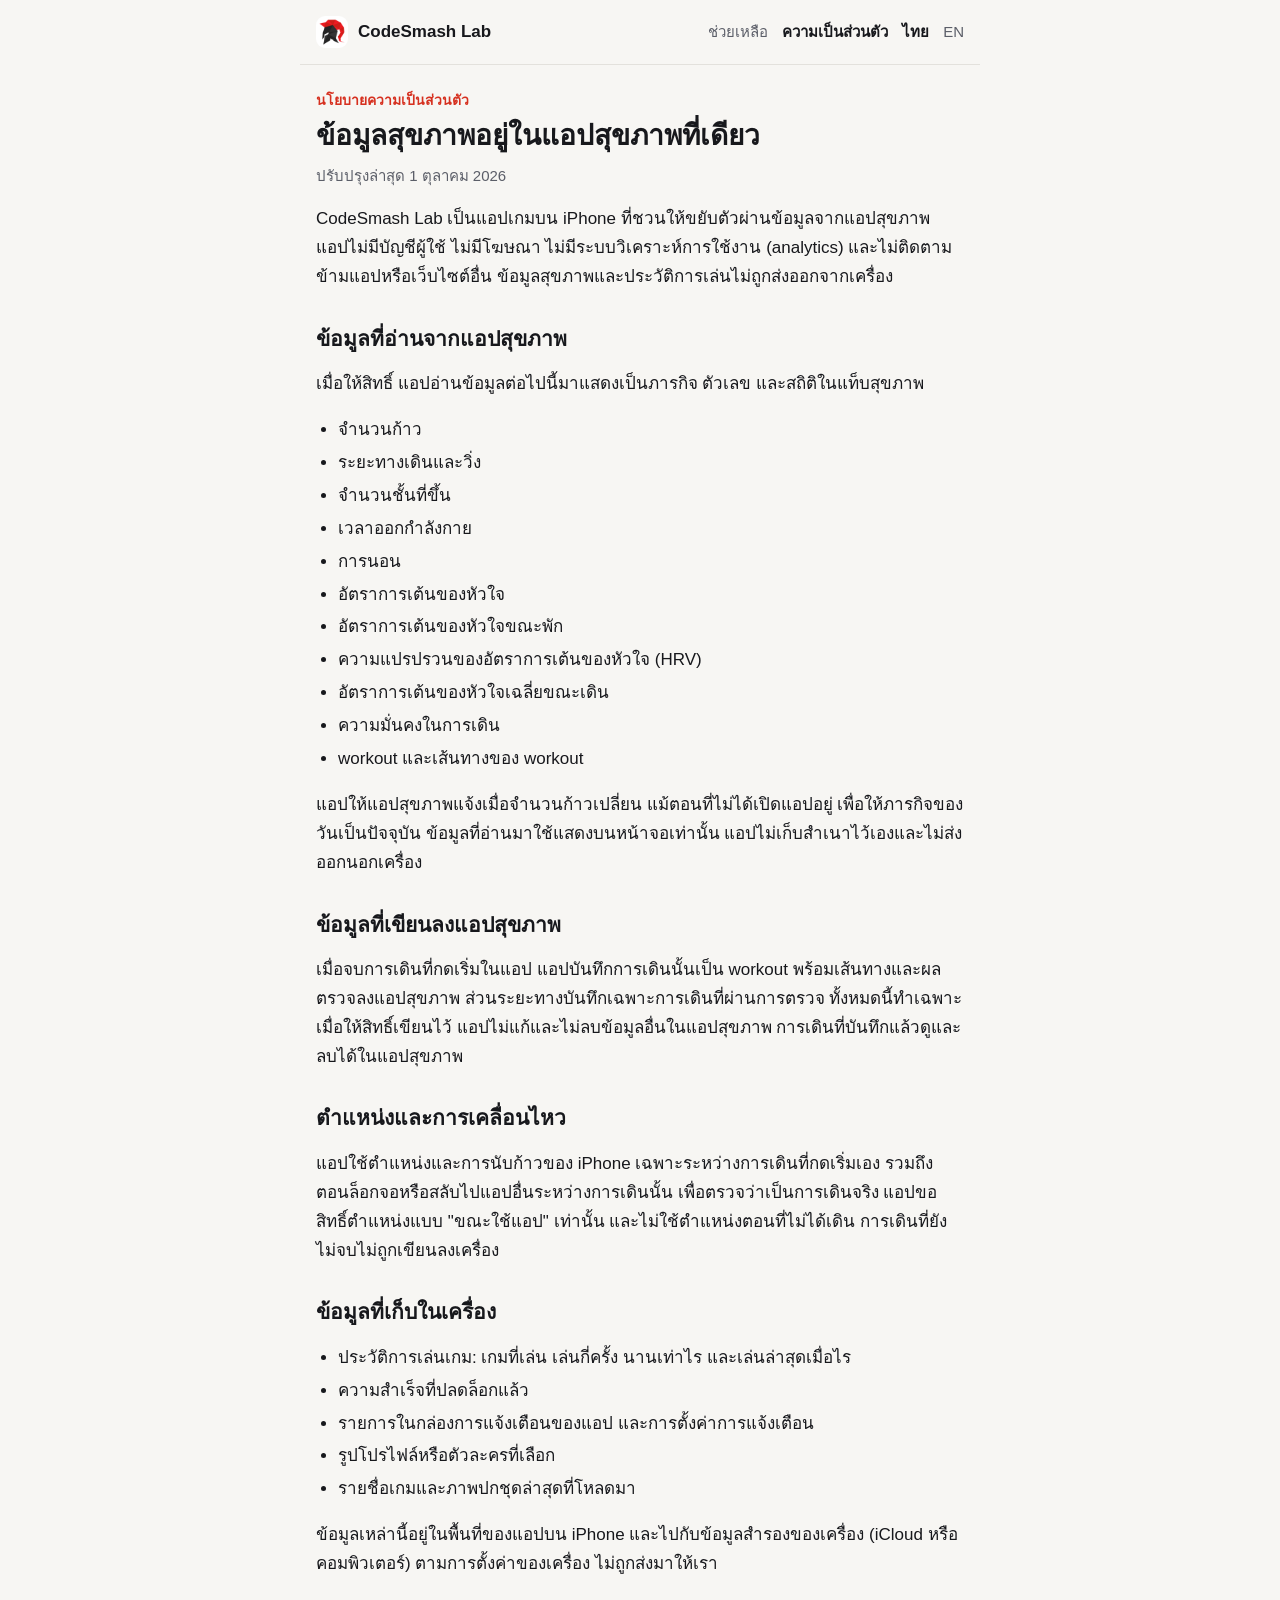
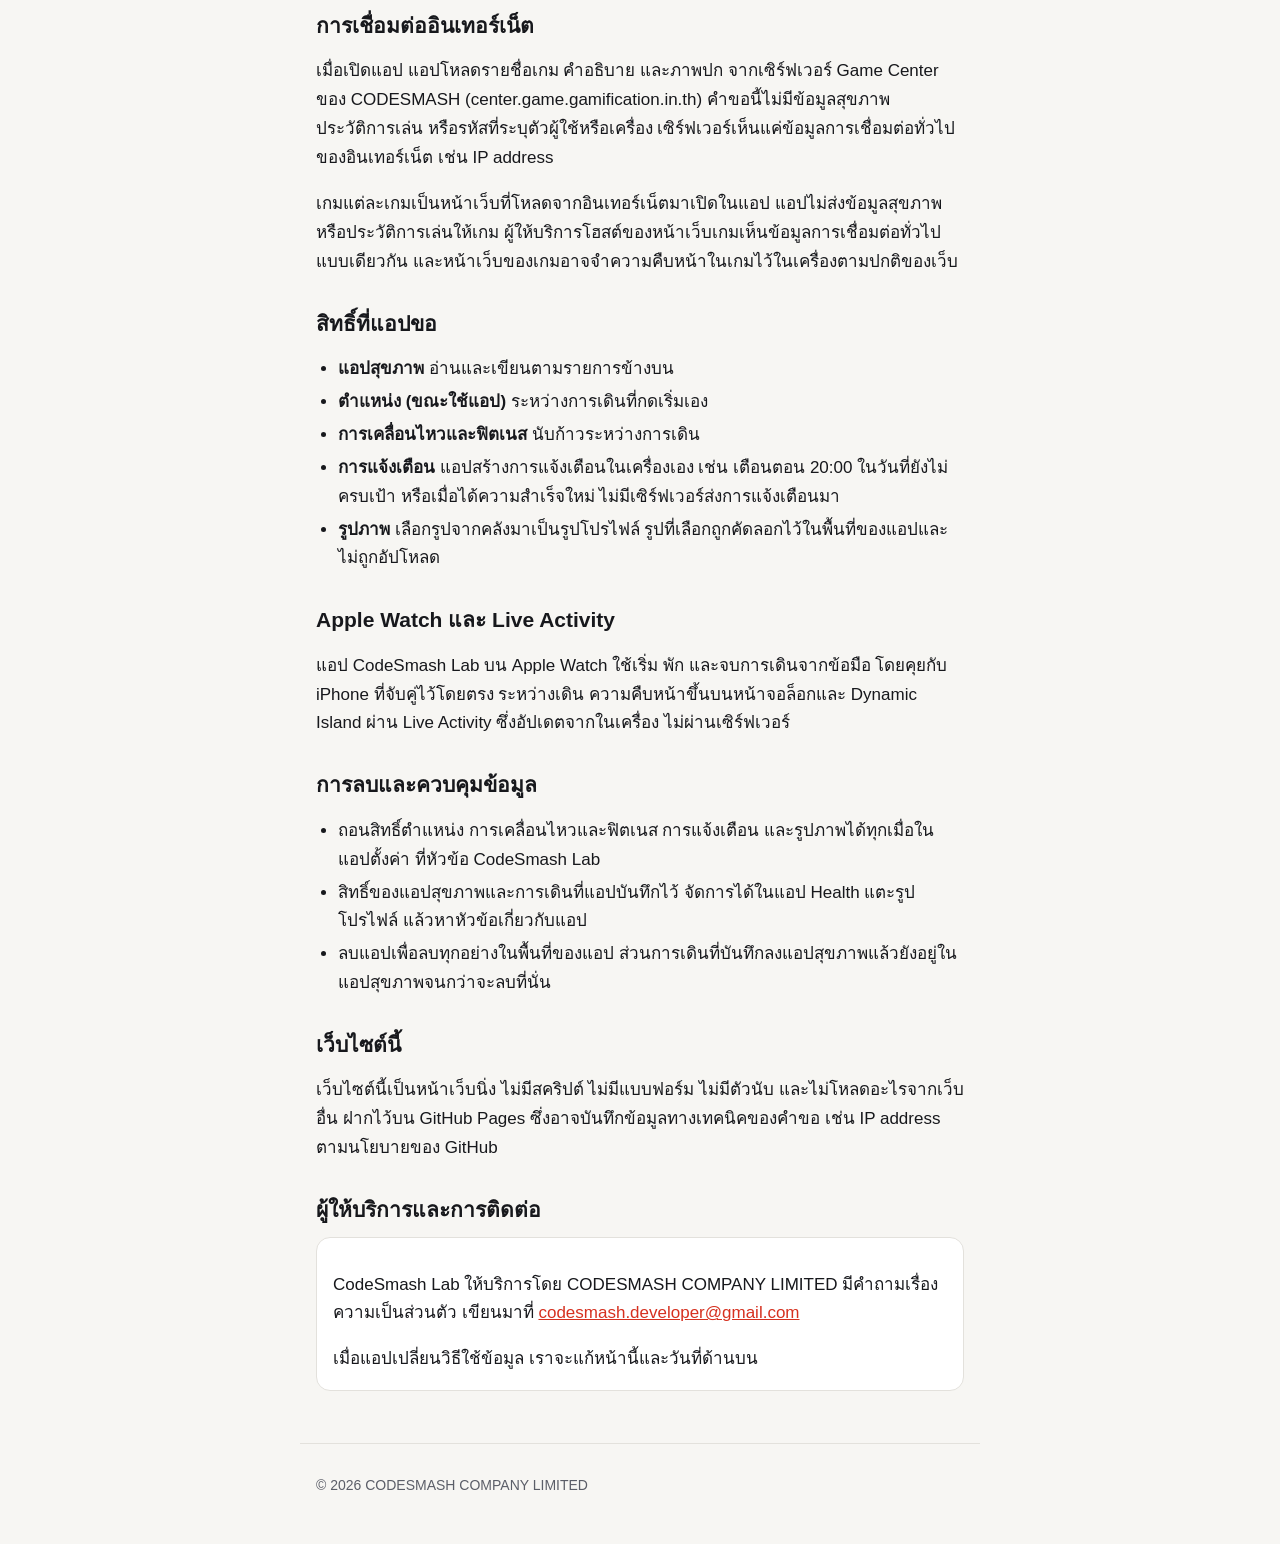
==== privacy/index.html @ bb716040 "feat: Add the support and privacy pages in Thai and English" ====
<!doctype html>
<html lang="th">
<head>
  <meta charset="utf-8">
  <meta name="viewport" content="width=device-width, initial-scale=1">
  <title>นโยบายความเป็นส่วนตัว · CodeSmash Lab</title>
  <meta name="description" content="CodeSmash Lab ใช้ข้อมูลอะไร เก็บไว้ที่ไหน และลบได้อย่างไร">
  <link rel="canonical" href="https://codesmash-dev-team.github.io/codesmash-lab/privacy/">
  <link rel="alternate" hreflang="th" href="https://codesmash-dev-team.github.io/codesmash-lab/privacy/">
  <link rel="alternate" hreflang="en" href="https://codesmash-dev-team.github.io/codesmash-lab/en/privacy/">
  <link rel="alternate" hreflang="x-default" href="https://codesmash-dev-team.github.io/codesmash-lab/privacy/">
  <link rel="icon" href="../icon.png">
  <link rel="apple-touch-icon" href="../icon.png">
  <link rel="stylesheet" href="../style.css">
</head>
<body>
  <a class="skip-link" href="#content">ข้ามไปที่เนื้อหา</a>
  <header class="site-header">
    <a class="brand" href="../support/"><img src="../icon.png" alt="" width="32" height="32">CodeSmash Lab</a>
    <nav class="site-nav" aria-label="เมนูหลัก">
      <a href="../support/">ช่วยเหลือ</a>
      <a href="./" aria-current="page">ความเป็นส่วนตัว</a>
      <a class="language-link" href="./" lang="th" aria-current="page">ไทย</a>
      <a class="language-link" href="../en/privacy/" lang="en" hreflang="en">EN</a>
    </nav>
  </header>

  <main id="content">
    <p class="eyebrow">นโยบายความเป็นส่วนตัว</p>
    <h1>ข้อมูลสุขภาพอยู่ในแอปสุขภาพที่เดียว</h1>
    <p class="updated">ปรับปรุงล่าสุด 1 ตุลาคม 2026</p>
    <p>CodeSmash Lab เป็นแอปเกมบน iPhone ที่ชวนให้ขยับตัวผ่านข้อมูลจากแอปสุขภาพ แอปไม่มีบัญชีผู้ใช้ ไม่มีโฆษณา ไม่มีระบบวิเคราะห์การใช้งาน (analytics) และไม่ติดตามข้ามแอปหรือเว็บไซต์อื่น ข้อมูลสุขภาพและประวัติการเล่นไม่ถูกส่งออกจากเครื่อง</p>

    <h2>ข้อมูลที่อ่านจากแอปสุขภาพ</h2>
    <p>เมื่อให้สิทธิ์ แอปอ่านข้อมูลต่อไปนี้มาแสดงเป็นภารกิจ ตัวเลข และสถิติในแท็บสุขภาพ</p>
    <ul>
      <li>จำนวนก้าว</li>
      <li>ระยะทางเดินและวิ่ง</li>
      <li>จำนวนชั้นที่ขึ้น</li>
      <li>เวลาออกกำลังกาย</li>
      <li>การนอน</li>
      <li>อัตราการเต้นของหัวใจ</li>
      <li>อัตราการเต้นของหัวใจขณะพัก</li>
      <li>ความแปรปรวนของอัตราการเต้นของหัวใจ (HRV)</li>
      <li>อัตราการเต้นของหัวใจเฉลี่ยขณะเดิน</li>
      <li>ความมั่นคงในการเดิน</li>
      <li>workout และเส้นทางของ workout</li>
    </ul>
    <p>แอปให้แอปสุขภาพแจ้งเมื่อจำนวนก้าวเปลี่ยน แม้ตอนที่ไม่ได้เปิดแอปอยู่ เพื่อให้ภารกิจของวันเป็นปัจจุบัน ข้อมูลที่อ่านมาใช้แสดงบนหน้าจอเท่านั้น แอปไม่เก็บสำเนาไว้เองและไม่ส่งออกนอกเครื่อง</p>

    <h2>ข้อมูลที่เขียนลงแอปสุขภาพ</h2>
    <p>เมื่อจบการเดินที่กดเริ่มในแอป แอปบันทึกการเดินนั้นเป็น workout พร้อมเส้นทางและผลตรวจลงแอปสุขภาพ ส่วนระยะทางบันทึกเฉพาะการเดินที่ผ่านการตรวจ ทั้งหมดนี้ทำเฉพาะเมื่อให้สิทธิ์เขียนไว้ แอปไม่แก้และไม่ลบข้อมูลอื่นในแอปสุขภาพ การเดินที่บันทึกแล้วดูและลบได้ในแอปสุขภาพ</p>

    <h2>ตำแหน่งและการเคลื่อนไหว</h2>
    <p>แอปใช้ตำแหน่งและการนับก้าวของ iPhone เฉพาะระหว่างการเดินที่กดเริ่มเอง รวมถึงตอนล็อกจอหรือสลับไปแอปอื่นระหว่างการเดินนั้น เพื่อตรวจว่าเป็นการเดินจริง แอปขอสิทธิ์ตำแหน่งแบบ "ขณะใช้แอป" เท่านั้น และไม่ใช้ตำแหน่งตอนที่ไม่ได้เดิน การเดินที่ยังไม่จบไม่ถูกเขียนลงเครื่อง</p>

    <h2>ข้อมูลที่เก็บในเครื่อง</h2>
    <ul>
      <li>ประวัติการเล่นเกม: เกมที่เล่น เล่นกี่ครั้ง นานเท่าไร และเล่นล่าสุดเมื่อไร</li>
      <li>ความสำเร็จที่ปลดล็อกแล้ว</li>
      <li>รายการในกล่องการแจ้งเตือนของแอป และการตั้งค่าการแจ้งเตือน</li>
      <li>รูปโปรไฟล์หรือตัวละครที่เลือก</li>
      <li>รายชื่อเกมและภาพปกชุดล่าสุดที่โหลดมา</li>
    </ul>
    <p>ข้อมูลเหล่านี้อยู่ในพื้นที่ของแอปบน iPhone และไปกับข้อมูลสำรองของเครื่อง (iCloud หรือคอมพิวเตอร์) ตามการตั้งค่าของเครื่อง ไม่ถูกส่งมาให้เรา</p>

    <h2>การเชื่อมต่ออินเทอร์เน็ต</h2>
    <p>เมื่อเปิดแอป แอปโหลดรายชื่อเกม คำอธิบาย และภาพปก จากเซิร์ฟเวอร์ Game Center ของ CODESMASH (center.game.gamification.in.th) คำขอนี้ไม่มีข้อมูลสุขภาพ ประวัติการเล่น หรือรหัสที่ระบุตัวผู้ใช้หรือเครื่อง เซิร์ฟเวอร์เห็นแค่ข้อมูลการเชื่อมต่อทั่วไปของอินเทอร์เน็ต เช่น IP address</p>
    <p>เกมแต่ละเกมเป็นหน้าเว็บที่โหลดจากอินเทอร์เน็ตมาเปิดในแอป แอปไม่ส่งข้อมูลสุขภาพหรือประวัติการเล่นให้เกม ผู้ให้บริการโฮสต์ของหน้าเว็บเกมเห็นข้อมูลการเชื่อมต่อทั่วไปแบบเดียวกัน และหน้าเว็บของเกมอาจจำความคืบหน้าในเกมไว้ในเครื่องตามปกติของเว็บ</p>

    <h2>สิทธิ์ที่แอปขอ</h2>
    <ul>
      <li><strong>แอปสุขภาพ</strong> อ่านและเขียนตามรายการข้างบน</li>
      <li><strong>ตำแหน่ง (ขณะใช้แอป)</strong> ระหว่างการเดินที่กดเริ่มเอง</li>
      <li><strong>การเคลื่อนไหวและฟิตเนส</strong> นับก้าวระหว่างการเดิน</li>
      <li><strong>การแจ้งเตือน</strong> แอปสร้างการแจ้งเตือนในเครื่องเอง เช่น เตือนตอน 20:00 ในวันที่ยังไม่ครบเป้า หรือเมื่อได้ความสำเร็จใหม่ ไม่มีเซิร์ฟเวอร์ส่งการแจ้งเตือนมา</li>
      <li><strong>รูปภาพ</strong> เลือกรูปจากคลังมาเป็นรูปโปรไฟล์ รูปที่เลือกถูกคัดลอกไว้ในพื้นที่ของแอปและไม่ถูกอัปโหลด</li>
    </ul>

    <h2>Apple Watch และ Live Activity</h2>
    <p>แอป CodeSmash Lab บน Apple Watch ใช้เริ่ม พัก และจบการเดินจากข้อมือ โดยคุยกับ iPhone ที่จับคู่ไว้โดยตรง ระหว่างเดิน ความคืบหน้าขึ้นบนหน้าจอล็อกและ Dynamic Island ผ่าน Live Activity ซึ่งอัปเดตจากในเครื่อง ไม่ผ่านเซิร์ฟเวอร์</p>

    <h2>การลบและควบคุมข้อมูล</h2>
    <ul>
      <li>ถอนสิทธิ์ตำแหน่ง การเคลื่อนไหวและฟิตเนส การแจ้งเตือน และรูปภาพได้ทุกเมื่อในแอปตั้งค่า ที่หัวข้อ CodeSmash Lab</li>
      <li>สิทธิ์ของแอปสุขภาพและการเดินที่แอปบันทึกไว้ จัดการได้ในแอป Health แตะรูปโปรไฟล์ แล้วหาหัวข้อเกี่ยวกับแอป</li>
      <li>ลบแอปเพื่อลบทุกอย่างในพื้นที่ของแอป ส่วนการเดินที่บันทึกลงแอปสุขภาพแล้วยังอยู่ในแอปสุขภาพจนกว่าจะลบที่นั่น</li>
    </ul>

    <h2>เว็บไซต์นี้</h2>
    <p>เว็บไซต์นี้เป็นหน้าเว็บนิ่ง ไม่มีสคริปต์ ไม่มีแบบฟอร์ม ไม่มีตัวนับ และไม่โหลดอะไรจากเว็บอื่น ฝากไว้บน GitHub Pages ซึ่งอาจบันทึกข้อมูลทางเทคนิคของคำขอ เช่น IP address ตามนโยบายของ GitHub</p>

    <h2 id="contact">ผู้ให้บริการและการติดต่อ</h2>
    <div class="card">
      <p>CodeSmash Lab ให้บริการโดย CODESMASH COMPANY LIMITED มีคำถามเรื่องความเป็นส่วนตัว เขียนมาที่ <a href="mailto:codesmash.developer@gmail.com?subject=CodeSmash%20Lab%20Support">codesmash.developer@gmail.com</a></p>
      <p>เมื่อแอปเปลี่ยนวิธีใช้ข้อมูล เราจะแก้หน้านี้และวันที่ด้านบน</p>
    </div>
  </main>

  <footer class="site-footer">
    <p>© 2026 CODESMASH COMPANY LIMITED</p>
  </footer>
</body>
</html>
---- style.css ----
:root {
  color-scheme: light dark;
  --bg: #f7f6f3;
  --card: #ffffff;
  --text: #17181c;
  --muted: #5b5e68;
  --line: #e3e1dc;
  --accent: #d6301f;
  --accent-ink: #ffffff;
}

@media (prefers-color-scheme: dark) {
  :root {
    --bg: #0d0e14;
    --card: #171821;
    --text: #f2f2f5;
    --muted: #a3a6b3;
    --line: #2a2c38;
    --accent: #ff4538;
    --accent-ink: #ffffff;
  }
}

* {
  box-sizing: border-box;
}

body {
  margin: 0;
  background: var(--bg);
  color: var(--text);
  font-family: -apple-system, BlinkMacSystemFont, 'Segoe UI', Tahoma, sans-serif;
  font-size: 17px;
  line-height: 1.7;
  -webkit-text-size-adjust: 100%;
}

a {
  color: var(--accent);
}

.skip-link {
  position: absolute;
  left: -9999px;
}

.skip-link:focus {
  left: 16px;
  top: 8px;
  background: var(--card);
  padding: 8px 12px;
  z-index: 1;
}

.site-header,
main,
.site-footer {
  max-width: 680px;
  margin: 0 auto;
  padding: 0 16px;
}

.site-header {
  display: flex;
  flex-wrap: wrap;
  align-items: center;
  justify-content: space-between;
  gap: 8px 16px;
  padding-top: 16px;
  padding-bottom: 16px;
  border-bottom: 1px solid var(--line);
}

.brand {
  display: flex;
  align-items: center;
  gap: 10px;
  color: var(--text);
  font-weight: 700;
  text-decoration: none;
}

.brand img {
  border-radius: 9px;
}

.site-nav {
  display: flex;
  flex-wrap: wrap;
  gap: 4px 14px;
  font-size: 15px;
}

.site-nav a {
  color: var(--muted);
  text-decoration: none;
}

.site-nav a[aria-current='page'] {
  color: var(--text);
  font-weight: 700;
}

.language-link:first-of-type {
  margin-left: 6px;
  padding-left: 14px;
  border-left: 1px solid var(--line);
}

main {
  padding-top: 24px;
  padding-bottom: 40px;
}

.eyebrow {
  margin: 0;
  color: var(--accent);
  font-size: 14px;
  font-weight: 700;
}

h1 {
  margin: 4px 0 8px;
  font-size: 28px;
  line-height: 1.35;
}

h2 {
  margin: 32px 0 8px;
  font-size: 21px;
  line-height: 1.4;
}

h3 {
  margin: 0 0 6px;
  font-size: 18px;
  line-height: 1.45;
}

.lead,
.updated {
  color: var(--muted);
}

.updated {
  margin-top: 0;
  font-size: 15px;
}

.card {
  margin: 12px 0;
  padding: 16px;
  background: var(--card);
  border: 1px solid var(--line);
  border-radius: 14px;
}

.card > :last-child {
  margin-bottom: 0;
}

ol,
ul {
  padding-left: 22px;
}

li + li {
  margin-top: 4px;
}

.quick-links {
  list-style: none;
  padding: 0;
}

.button {
  display: inline-block;
  padding: 10px 18px;
  background: var(--accent);
  color: var(--accent-ink);
  border-radius: 999px;
  font-weight: 700;
  text-decoration: none;
}

.site-footer {
  padding-top: 16px;
  padding-bottom: 32px;
  border-top: 1px solid var(--line);
  color: var(--muted);
  font-size: 14px;
}

.redirect-page main {
  text-align: center;
  padding-top: 80px;
}
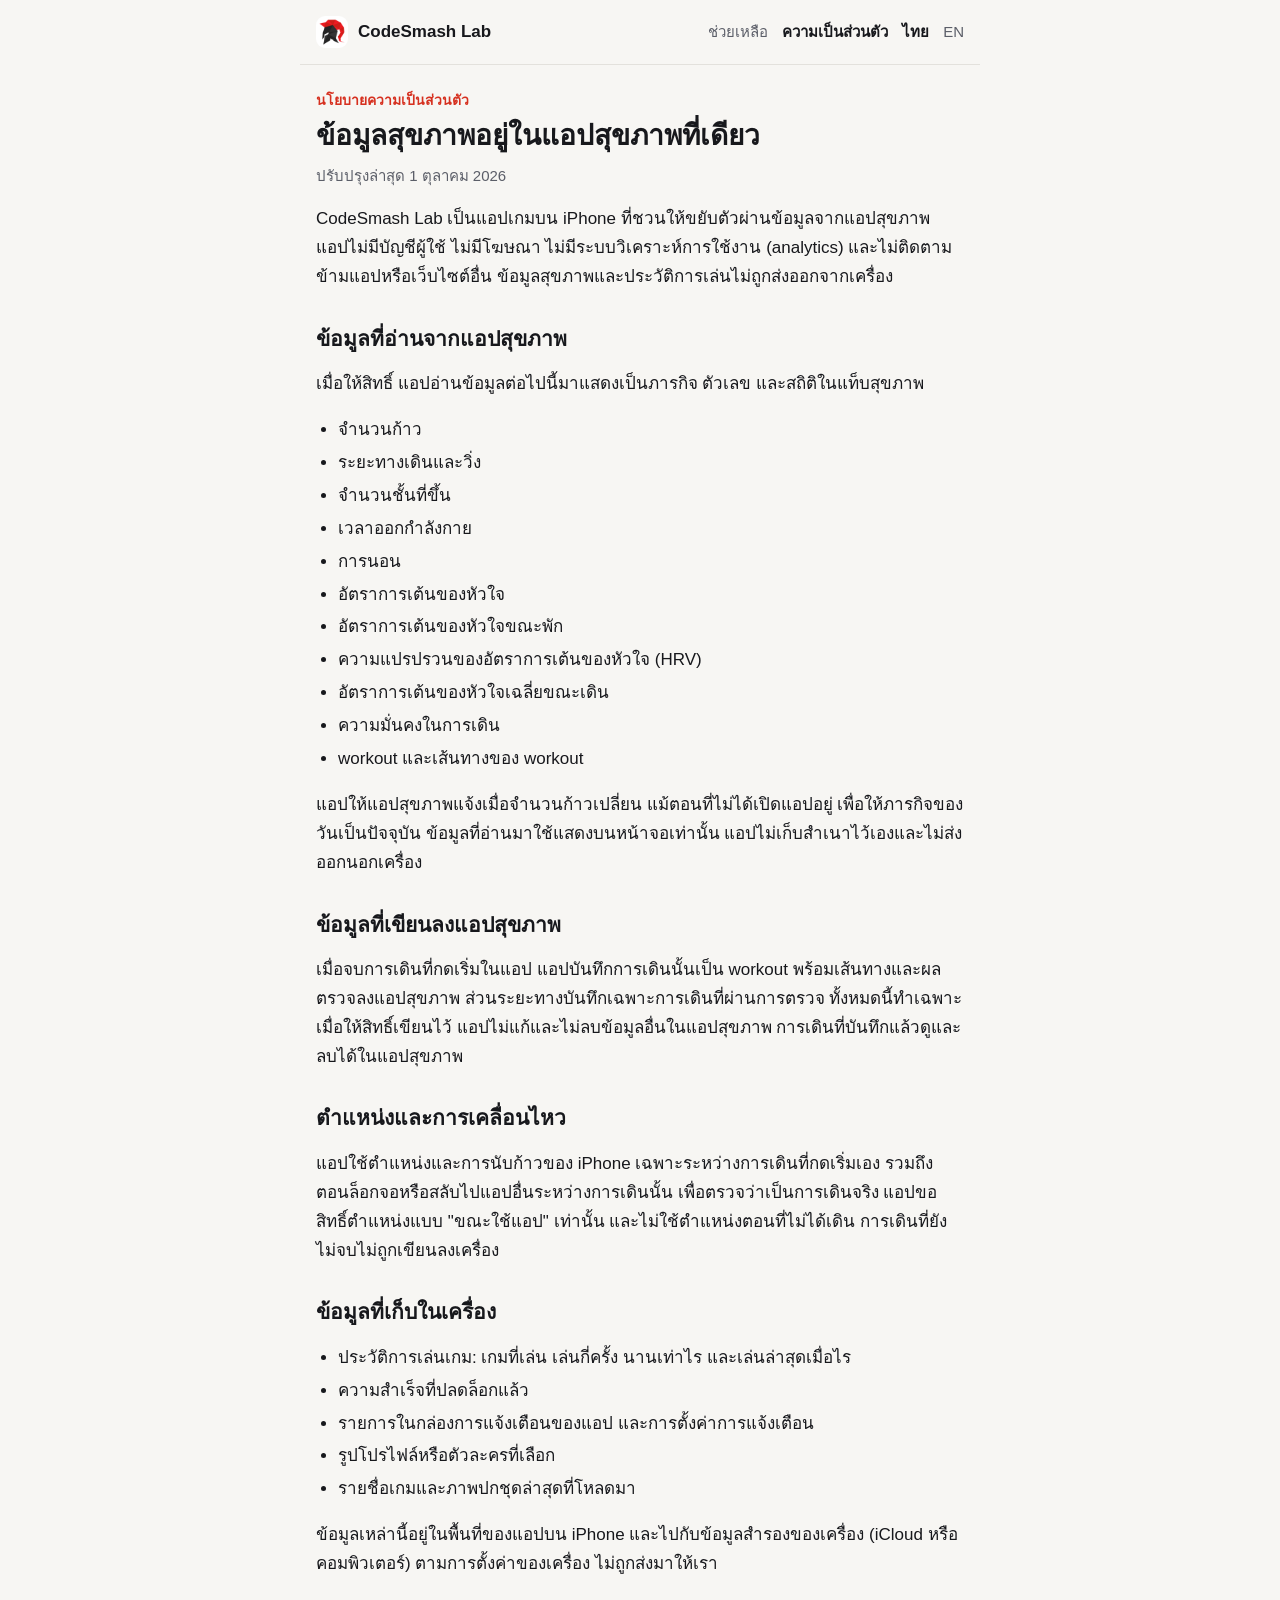
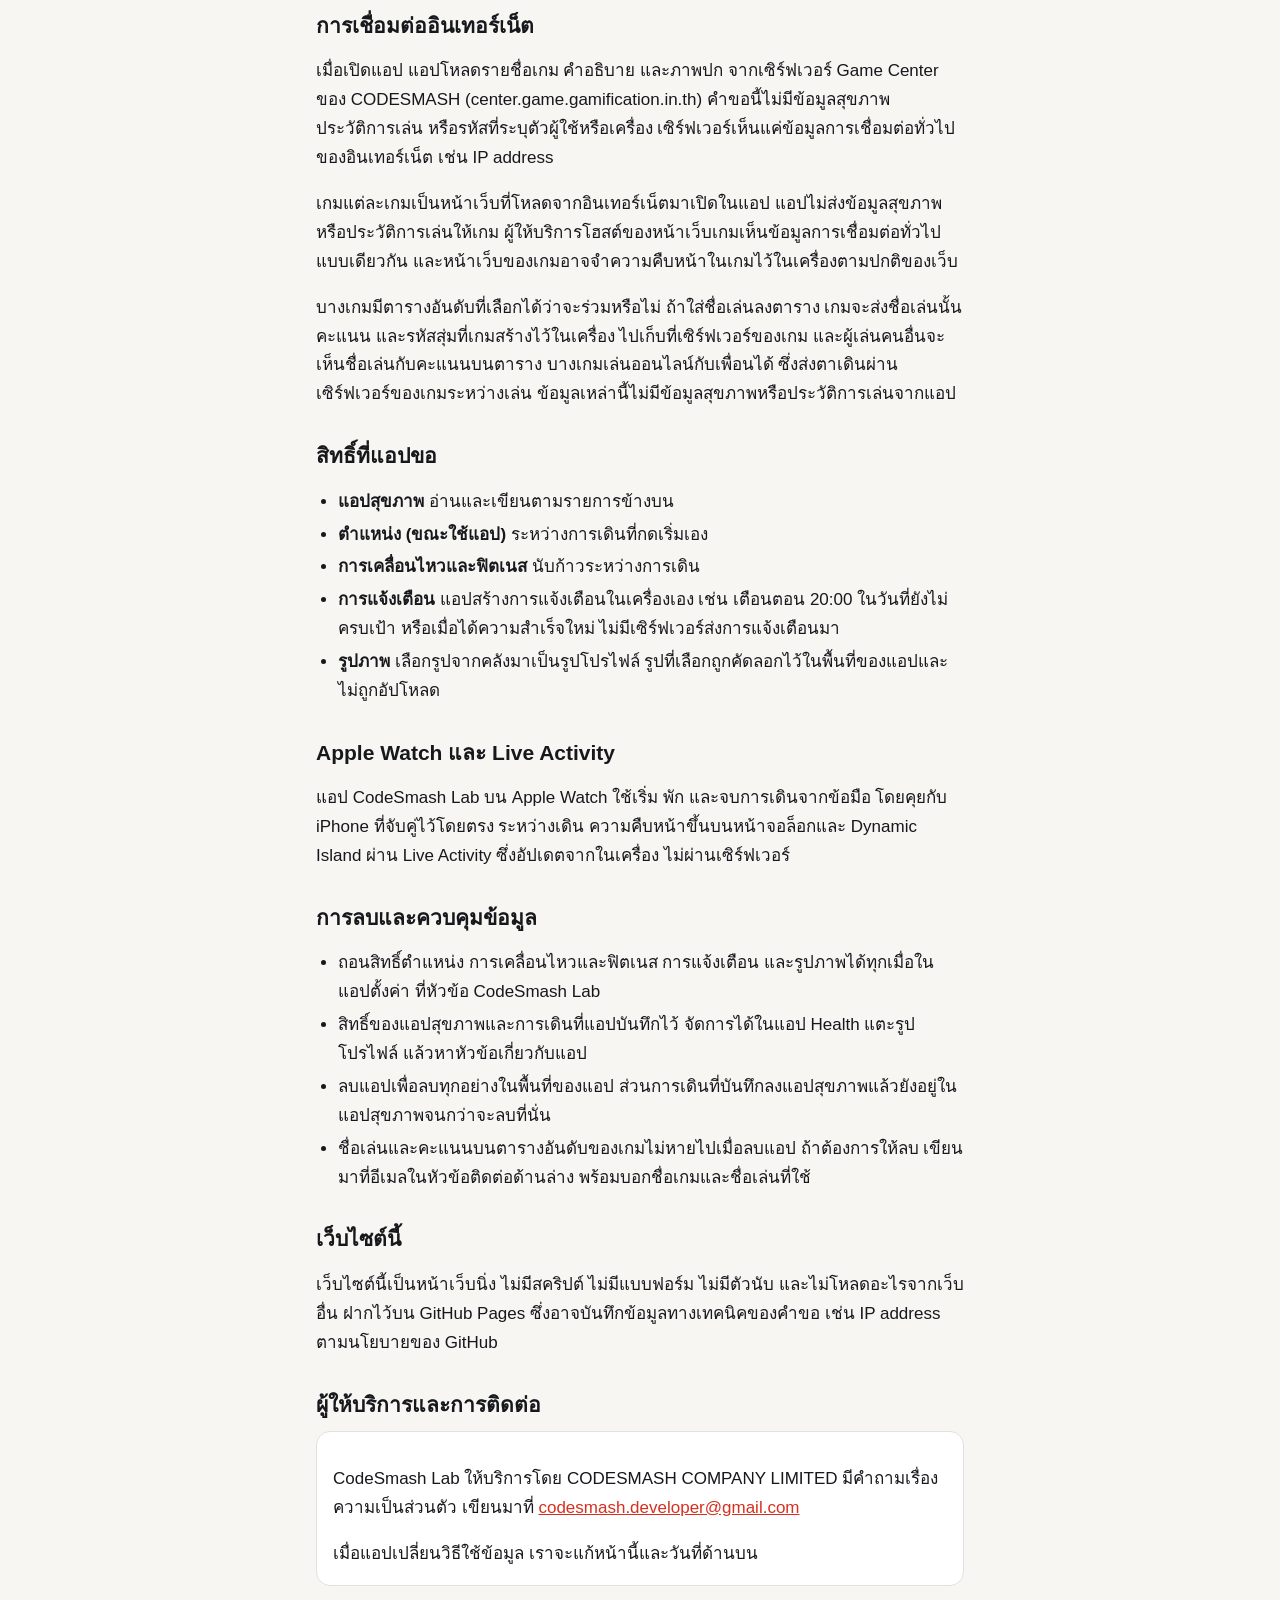
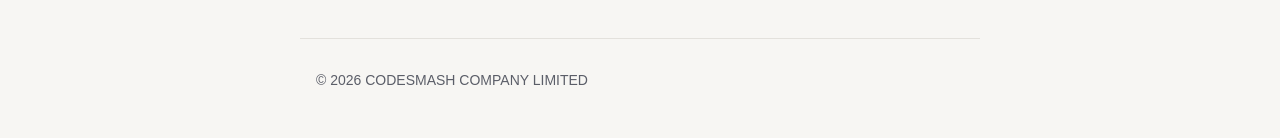
==== commit 6b5b3945: "docs: Disclose game leaderboards and online play in the privacy policy" ====
--- a/privacy/index.html
+++ b/privacy/index.html
@@ -67,6 +67,7 @@
     <h2>การเชื่อมต่ออินเทอร์เน็ต</h2>
     <p>เมื่อเปิดแอป แอปโหลดรายชื่อเกม คำอธิบาย และภาพปก จากเซิร์ฟเวอร์ Game Center ของ CODESMASH (center.game.gamification.in.th) คำขอนี้ไม่มีข้อมูลสุขภาพ ประวัติการเล่น หรือรหัสที่ระบุตัวผู้ใช้หรือเครื่อง เซิร์ฟเวอร์เห็นแค่ข้อมูลการเชื่อมต่อทั่วไปของอินเทอร์เน็ต เช่น IP address</p>
     <p>เกมแต่ละเกมเป็นหน้าเว็บที่โหลดจากอินเทอร์เน็ตมาเปิดในแอป แอปไม่ส่งข้อมูลสุขภาพหรือประวัติการเล่นให้เกม ผู้ให้บริการโฮสต์ของหน้าเว็บเกมเห็นข้อมูลการเชื่อมต่อทั่วไปแบบเดียวกัน และหน้าเว็บของเกมอาจจำความคืบหน้าในเกมไว้ในเครื่องตามปกติของเว็บ</p>
+    <p>บางเกมมีตารางอันดับที่เลือกได้ว่าจะร่วมหรือไม่ ถ้าใส่ชื่อเล่นลงตาราง เกมจะส่งชื่อเล่นนั้น คะแนน และรหัสสุ่มที่เกมสร้างไว้ในเครื่อง ไปเก็บที่เซิร์ฟเวอร์ของเกม และผู้เล่นคนอื่นจะเห็นชื่อเล่นกับคะแนนบนตาราง บางเกมเล่นออนไลน์กับเพื่อนได้ ซึ่งส่งตาเดินผ่านเซิร์ฟเวอร์ของเกมระหว่างเล่น ข้อมูลเหล่านี้ไม่มีข้อมูลสุขภาพหรือประวัติการเล่นจากแอป</p>
 
     <h2>สิทธิ์ที่แอปขอ</h2>
     <ul>
@@ -85,6 +86,7 @@
       <li>ถอนสิทธิ์ตำแหน่ง การเคลื่อนไหวและฟิตเนส การแจ้งเตือน และรูปภาพได้ทุกเมื่อในแอปตั้งค่า ที่หัวข้อ CodeSmash Lab</li>
       <li>สิทธิ์ของแอปสุขภาพและการเดินที่แอปบันทึกไว้ จัดการได้ในแอป Health แตะรูปโปรไฟล์ แล้วหาหัวข้อเกี่ยวกับแอป</li>
       <li>ลบแอปเพื่อลบทุกอย่างในพื้นที่ของแอป ส่วนการเดินที่บันทึกลงแอปสุขภาพแล้วยังอยู่ในแอปสุขภาพจนกว่าจะลบที่นั่น</li>
+      <li>ชื่อเล่นและคะแนนบนตารางอันดับของเกมไม่หายไปเมื่อลบแอป ถ้าต้องการให้ลบ เขียนมาที่อีเมลในหัวข้อติดต่อด้านล่าง พร้อมบอกชื่อเกมและชื่อเล่นที่ใช้</li>
     </ul>
 
     <h2>เว็บไซต์นี้</h2>
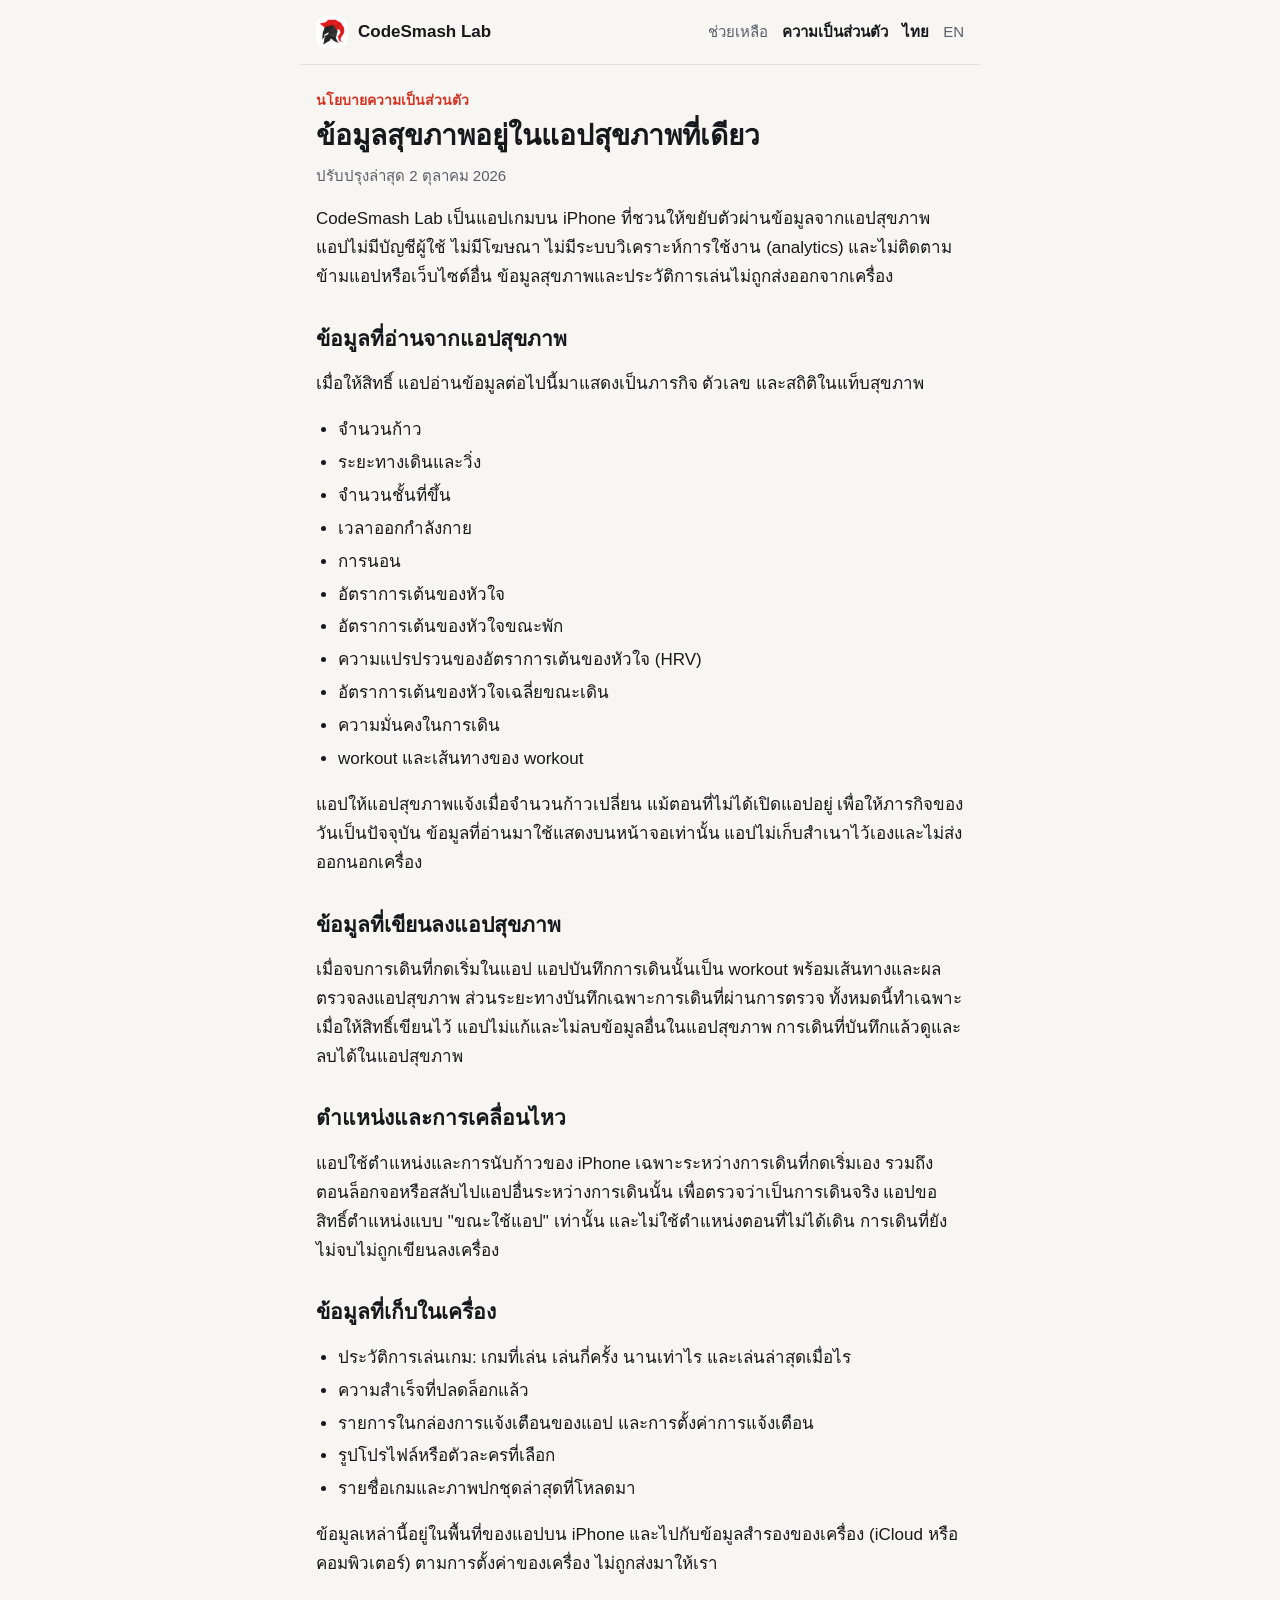
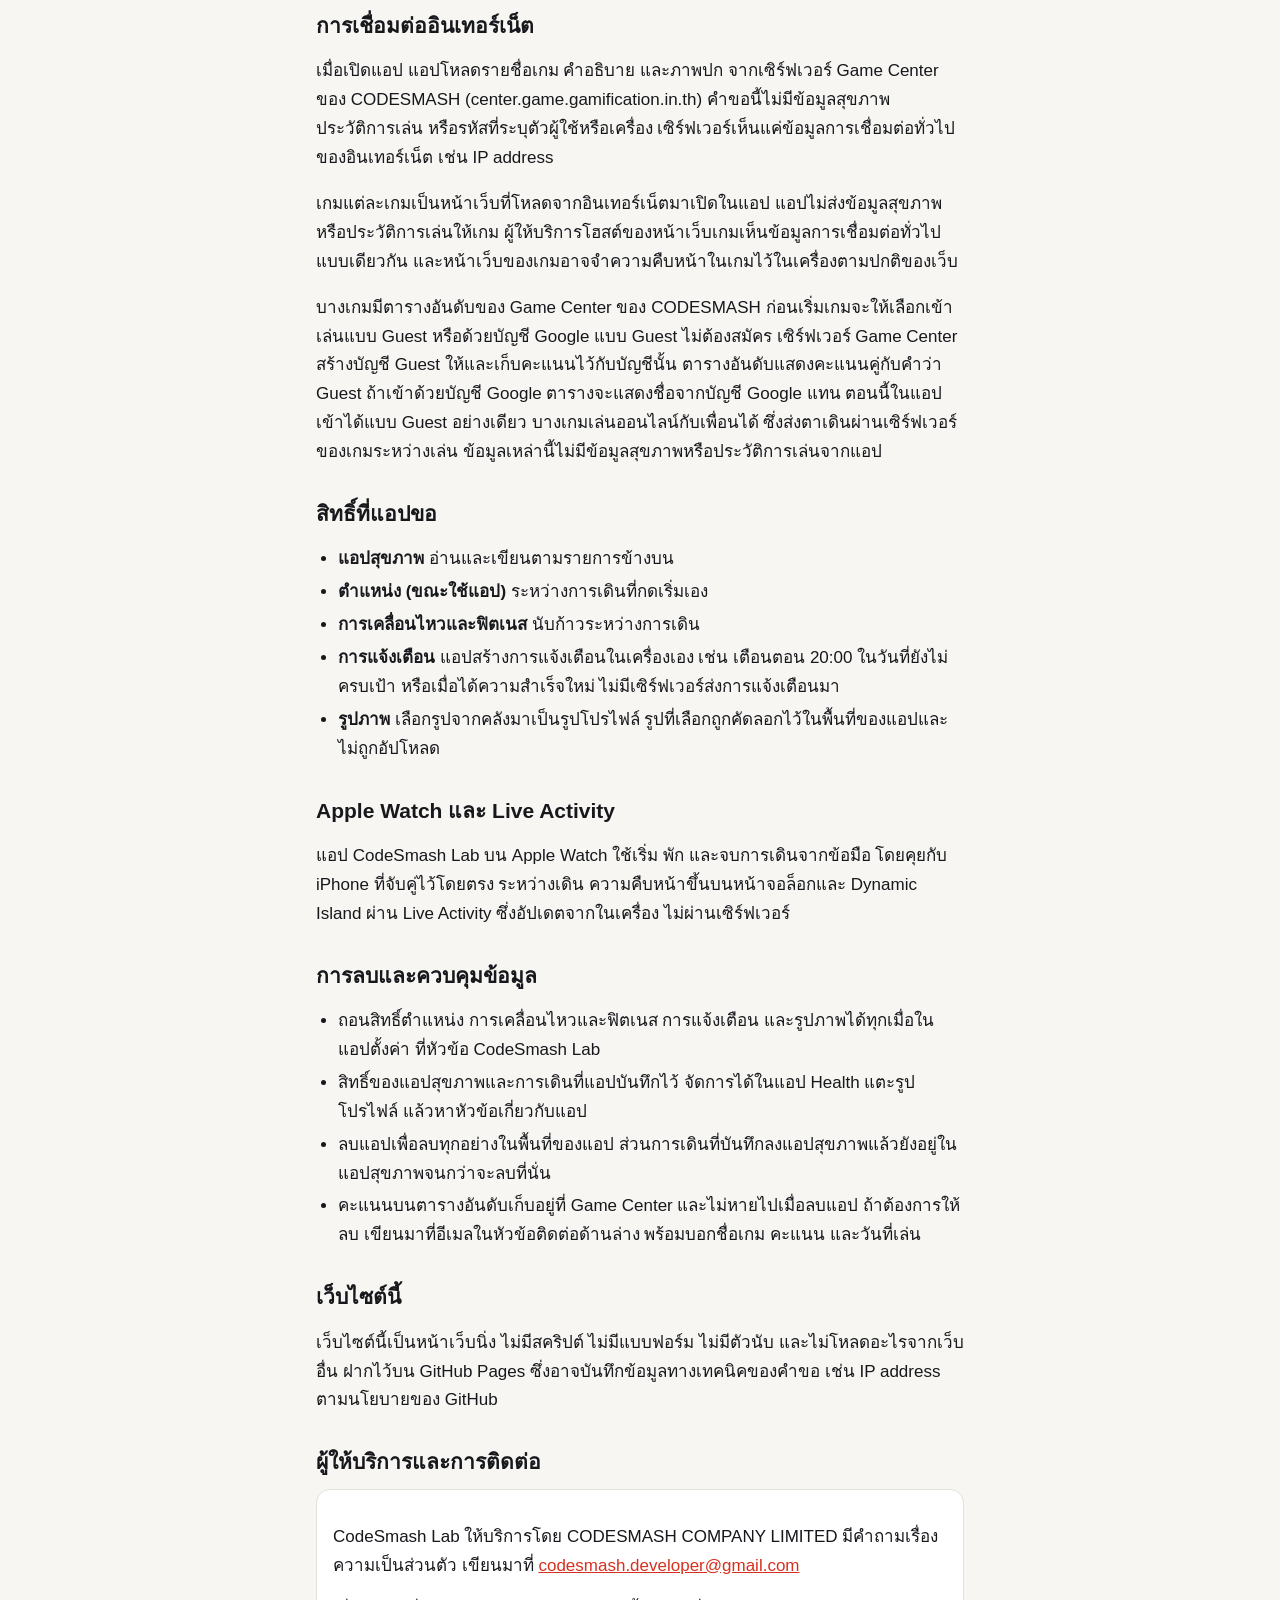
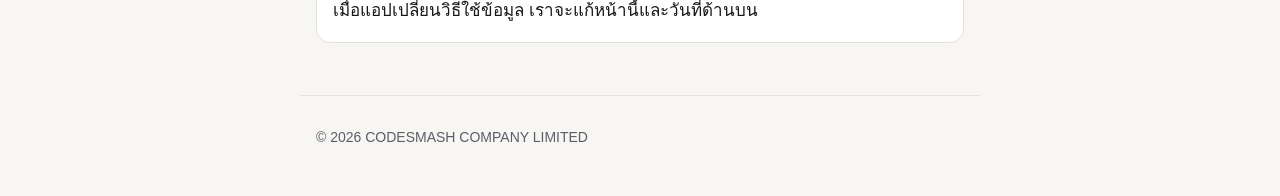
==== commit 18ac3180: "docs: Describe the Game Center sign-in behind game leaderboards Shio Tower and Shio Jump no longer t" ====
--- a/privacy/index.html
+++ b/privacy/index.html
@@ -28,7 +28,7 @@
   <main id="content">
     <p class="eyebrow">นโยบายความเป็นส่วนตัว</p>
     <h1>ข้อมูลสุขภาพอยู่ในแอปสุขภาพที่เดียว</h1>
-    <p class="updated">ปรับปรุงล่าสุด 1 ตุลาคม 2026</p>
+    <p class="updated">ปรับปรุงล่าสุด 2 ตุลาคม 2026</p>
     <p>CodeSmash Lab เป็นแอปเกมบน iPhone ที่ชวนให้ขยับตัวผ่านข้อมูลจากแอปสุขภาพ แอปไม่มีบัญชีผู้ใช้ ไม่มีโฆษณา ไม่มีระบบวิเคราะห์การใช้งาน (analytics) และไม่ติดตามข้ามแอปหรือเว็บไซต์อื่น ข้อมูลสุขภาพและประวัติการเล่นไม่ถูกส่งออกจากเครื่อง</p>
 
     <h2>ข้อมูลที่อ่านจากแอปสุขภาพ</h2>
@@ -67,7 +67,7 @@
     <h2>การเชื่อมต่ออินเทอร์เน็ต</h2>
     <p>เมื่อเปิดแอป แอปโหลดรายชื่อเกม คำอธิบาย และภาพปก จากเซิร์ฟเวอร์ Game Center ของ CODESMASH (center.game.gamification.in.th) คำขอนี้ไม่มีข้อมูลสุขภาพ ประวัติการเล่น หรือรหัสที่ระบุตัวผู้ใช้หรือเครื่อง เซิร์ฟเวอร์เห็นแค่ข้อมูลการเชื่อมต่อทั่วไปของอินเทอร์เน็ต เช่น IP address</p>
     <p>เกมแต่ละเกมเป็นหน้าเว็บที่โหลดจากอินเทอร์เน็ตมาเปิดในแอป แอปไม่ส่งข้อมูลสุขภาพหรือประวัติการเล่นให้เกม ผู้ให้บริการโฮสต์ของหน้าเว็บเกมเห็นข้อมูลการเชื่อมต่อทั่วไปแบบเดียวกัน และหน้าเว็บของเกมอาจจำความคืบหน้าในเกมไว้ในเครื่องตามปกติของเว็บ</p>
-    <p>บางเกมมีตารางอันดับที่เลือกได้ว่าจะร่วมหรือไม่ ถ้าใส่ชื่อเล่นลงตาราง เกมจะส่งชื่อเล่นนั้น คะแนน และรหัสสุ่มที่เกมสร้างไว้ในเครื่อง ไปเก็บที่เซิร์ฟเวอร์ของเกม และผู้เล่นคนอื่นจะเห็นชื่อเล่นกับคะแนนบนตาราง บางเกมเล่นออนไลน์กับเพื่อนได้ ซึ่งส่งตาเดินผ่านเซิร์ฟเวอร์ของเกมระหว่างเล่น ข้อมูลเหล่านี้ไม่มีข้อมูลสุขภาพหรือประวัติการเล่นจากแอป</p>
+    <p>บางเกมมีตารางอันดับของ Game Center ของ CODESMASH ก่อนเริ่มเกมจะให้เลือกเข้าเล่นแบบ Guest หรือด้วยบัญชี Google แบบ Guest ไม่ต้องสมัคร เซิร์ฟเวอร์ Game Center สร้างบัญชี Guest ให้และเก็บคะแนนไว้กับบัญชีนั้น ตารางอันดับแสดงคะแนนคู่กับคำว่า Guest ถ้าเข้าด้วยบัญชี Google ตารางจะแสดงชื่อจากบัญชี Google แทน ตอนนี้ในแอปเข้าได้แบบ Guest อย่างเดียว บางเกมเล่นออนไลน์กับเพื่อนได้ ซึ่งส่งตาเดินผ่านเซิร์ฟเวอร์ของเกมระหว่างเล่น ข้อมูลเหล่านี้ไม่มีข้อมูลสุขภาพหรือประวัติการเล่นจากแอป</p>
 
     <h2>สิทธิ์ที่แอปขอ</h2>
     <ul>
@@ -86,7 +86,7 @@
       <li>ถอนสิทธิ์ตำแหน่ง การเคลื่อนไหวและฟิตเนส การแจ้งเตือน และรูปภาพได้ทุกเมื่อในแอปตั้งค่า ที่หัวข้อ CodeSmash Lab</li>
       <li>สิทธิ์ของแอปสุขภาพและการเดินที่แอปบันทึกไว้ จัดการได้ในแอป Health แตะรูปโปรไฟล์ แล้วหาหัวข้อเกี่ยวกับแอป</li>
       <li>ลบแอปเพื่อลบทุกอย่างในพื้นที่ของแอป ส่วนการเดินที่บันทึกลงแอปสุขภาพแล้วยังอยู่ในแอปสุขภาพจนกว่าจะลบที่นั่น</li>
-      <li>ชื่อเล่นและคะแนนบนตารางอันดับของเกมไม่หายไปเมื่อลบแอป ถ้าต้องการให้ลบ เขียนมาที่อีเมลในหัวข้อติดต่อด้านล่าง พร้อมบอกชื่อเกมและชื่อเล่นที่ใช้</li>
+      <li>คะแนนบนตารางอันดับเก็บอยู่ที่ Game Center และไม่หายไปเมื่อลบแอป ถ้าต้องการให้ลบ เขียนมาที่อีเมลในหัวข้อติดต่อด้านล่าง พร้อมบอกชื่อเกม คะแนน และวันที่เล่น</li>
     </ul>
 
     <h2>เว็บไซต์นี้</h2>
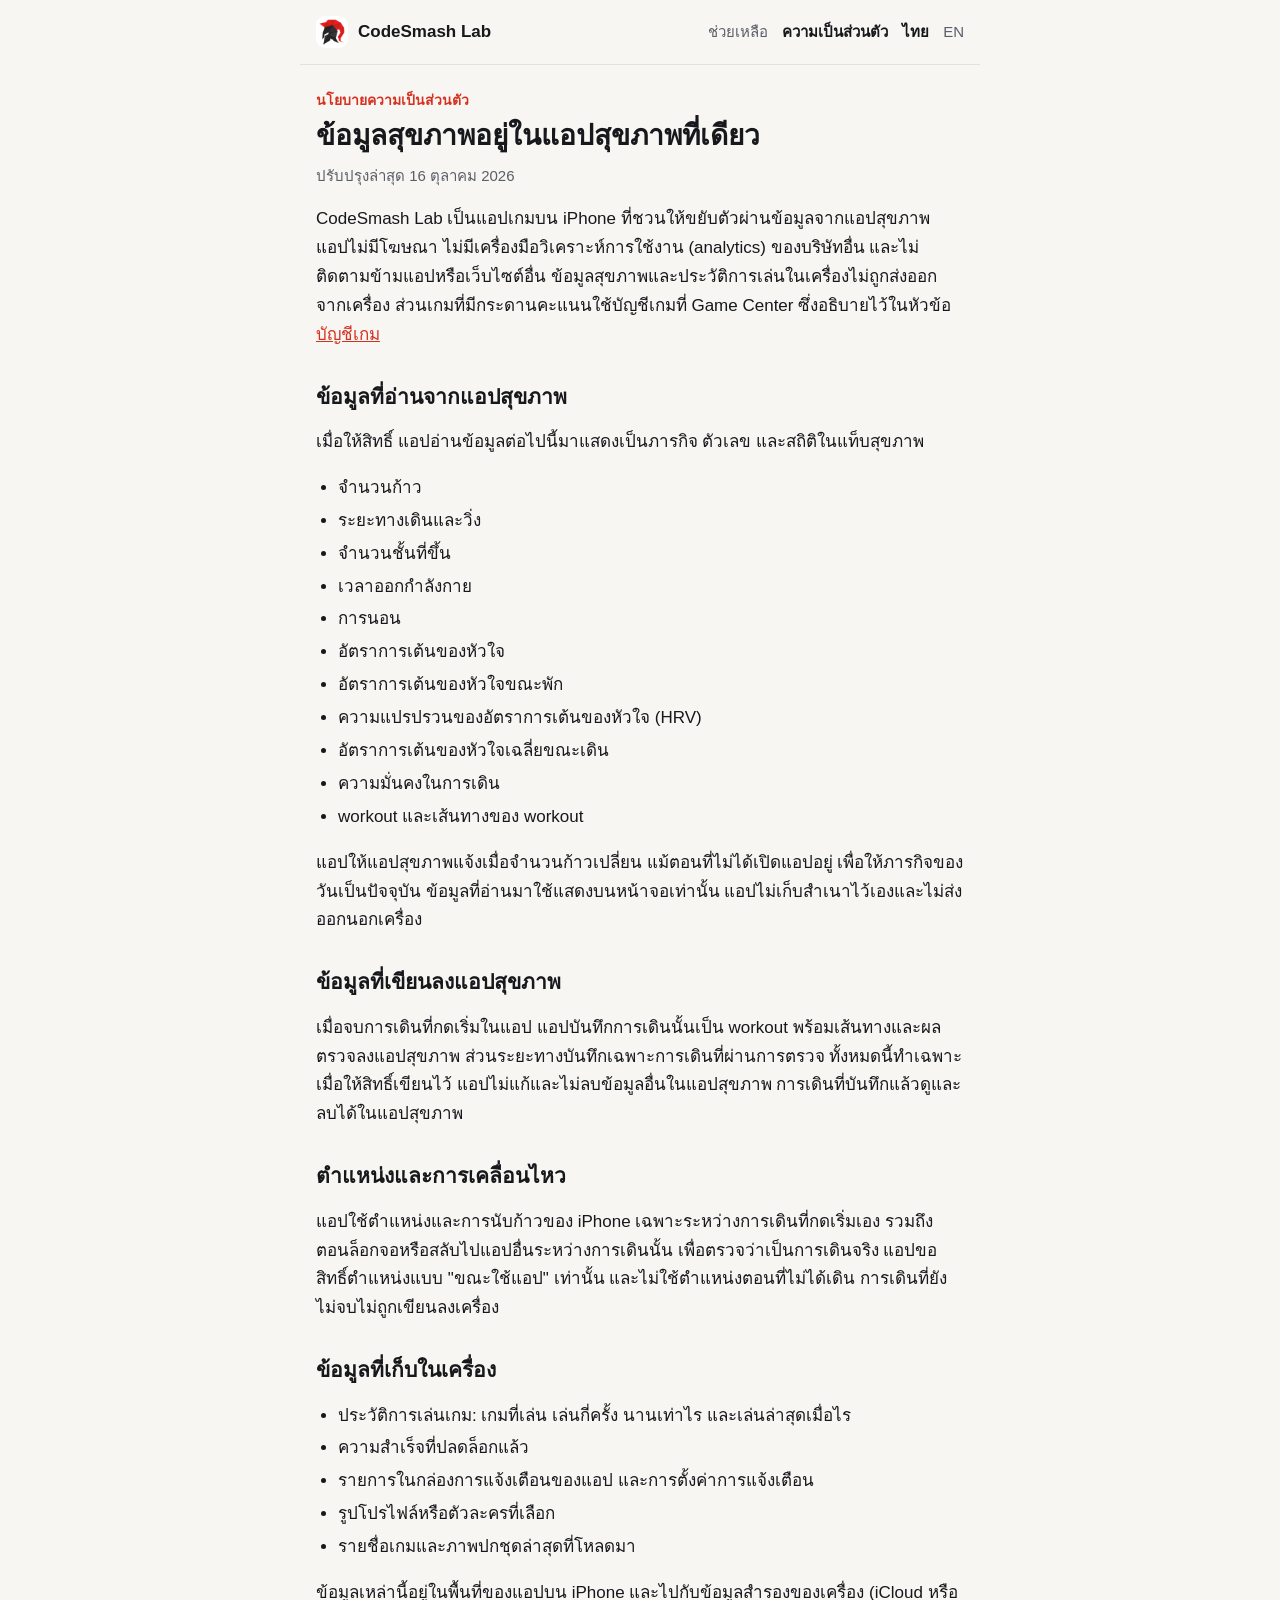
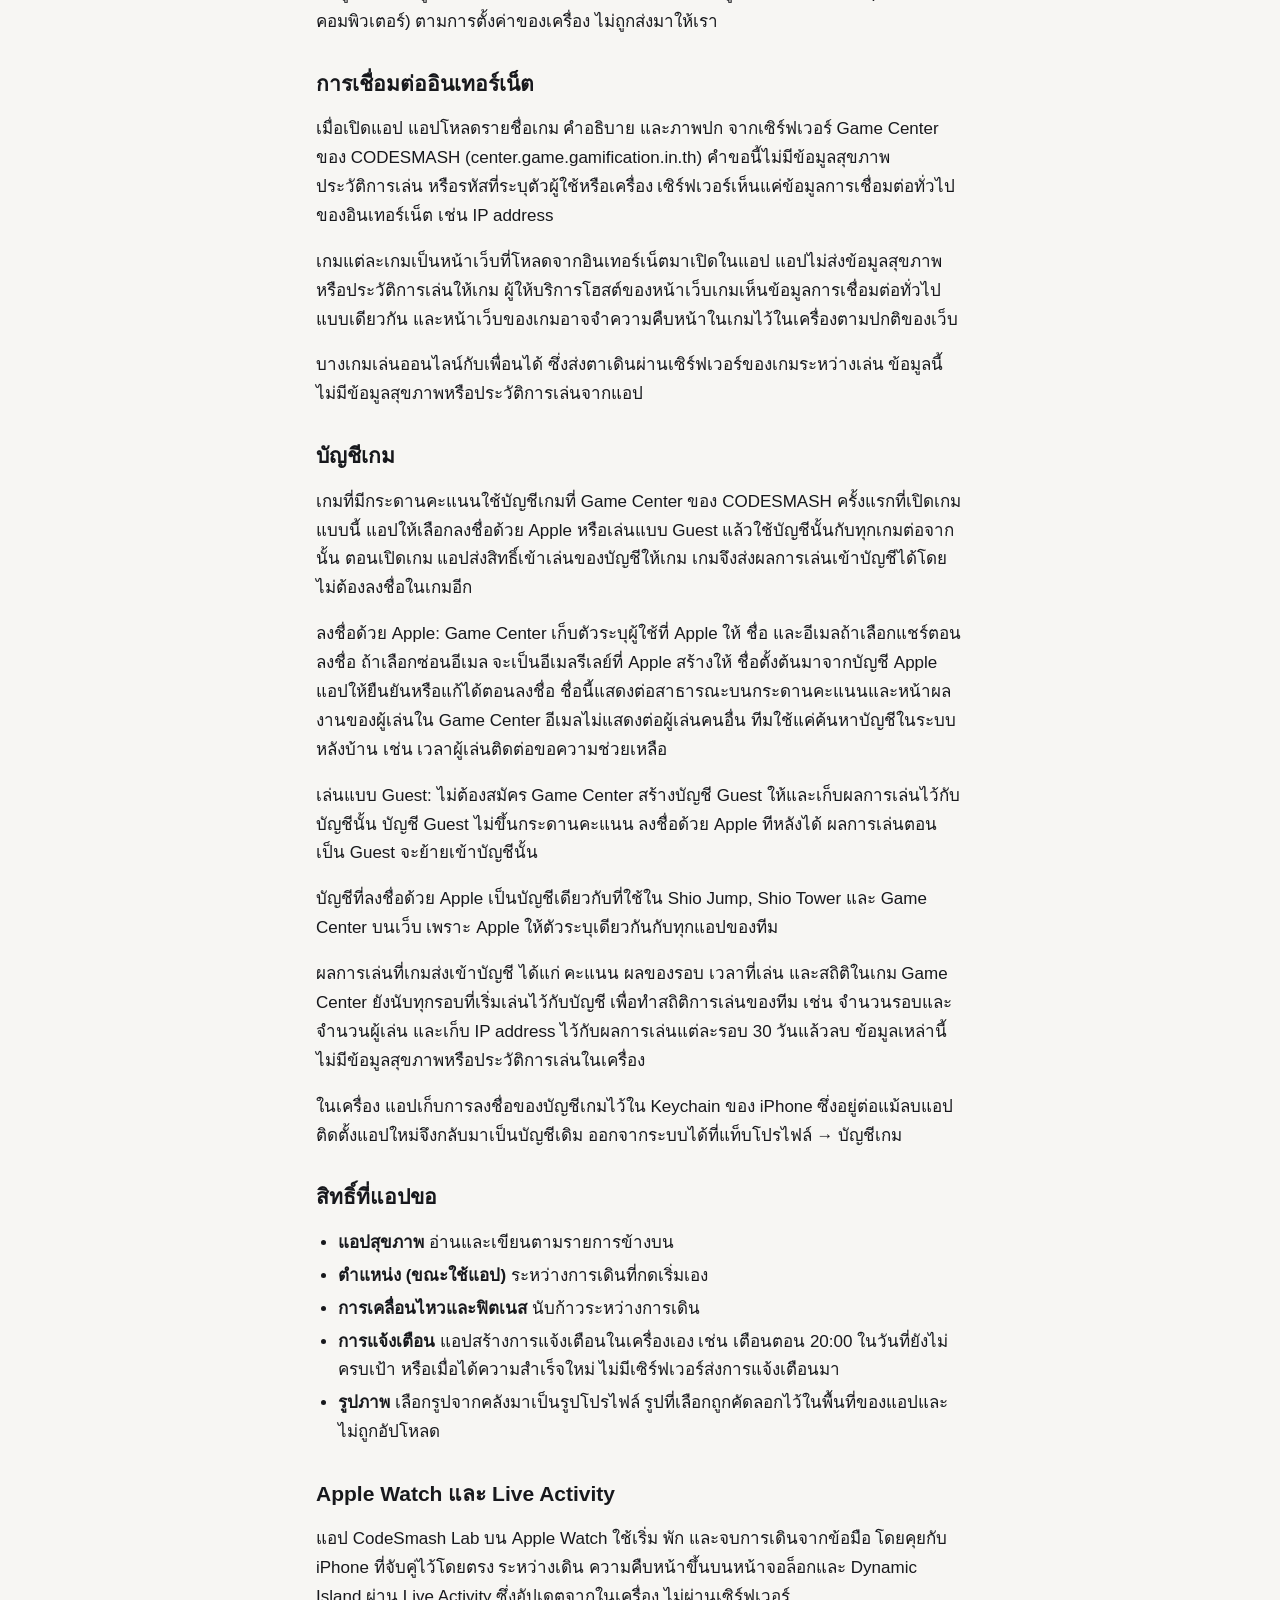
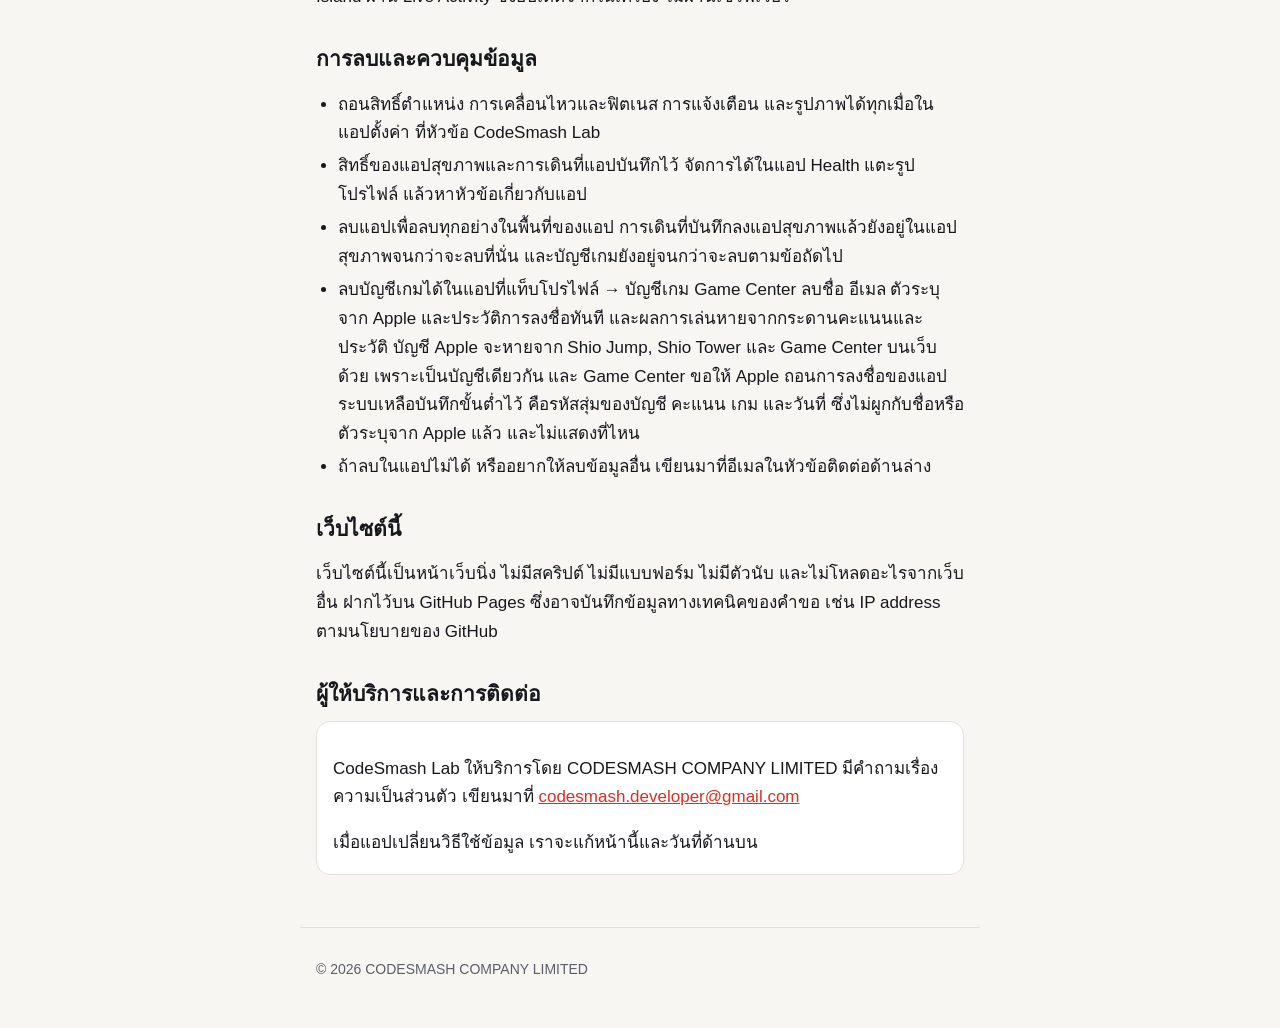
==== commit 7c022c53: "docs: Describe the game account, Sign in with Apple and account deletion in the privacy policy The a" ====
--- a/privacy/index.html
+++ b/privacy/index.html
@@ -28,8 +28,8 @@
   <main id="content">
     <p class="eyebrow">นโยบายความเป็นส่วนตัว</p>
     <h1>ข้อมูลสุขภาพอยู่ในแอปสุขภาพที่เดียว</h1>
-    <p class="updated">ปรับปรุงล่าสุด 2 ตุลาคม 2026</p>
-    <p>CodeSmash Lab เป็นแอปเกมบน iPhone ที่ชวนให้ขยับตัวผ่านข้อมูลจากแอปสุขภาพ แอปไม่มีบัญชีผู้ใช้ ไม่มีโฆษณา ไม่มีระบบวิเคราะห์การใช้งาน (analytics) และไม่ติดตามข้ามแอปหรือเว็บไซต์อื่น ข้อมูลสุขภาพและประวัติการเล่นไม่ถูกส่งออกจากเครื่อง</p>
+    <p class="updated">ปรับปรุงล่าสุด 16 ตุลาคม 2026</p>
+    <p>CodeSmash Lab เป็นแอปเกมบน iPhone ที่ชวนให้ขยับตัวผ่านข้อมูลจากแอปสุขภาพ แอปไม่มีโฆษณา ไม่มีเครื่องมือวิเคราะห์การใช้งาน (analytics) ของบริษัทอื่น และไม่ติดตามข้ามแอปหรือเว็บไซต์อื่น ข้อมูลสุขภาพและประวัติการเล่นในเครื่องไม่ถูกส่งออกจากเครื่อง ส่วนเกมที่มีกระดานคะแนนใช้บัญชีเกมที่ Game Center ซึ่งอธิบายไว้ในหัวข้อ<a href="#game-account">บัญชีเกม</a></p>
 
     <h2>ข้อมูลที่อ่านจากแอปสุขภาพ</h2>
     <p>เมื่อให้สิทธิ์ แอปอ่านข้อมูลต่อไปนี้มาแสดงเป็นภารกิจ ตัวเลข และสถิติในแท็บสุขภาพ</p>
@@ -67,7 +67,15 @@
     <h2>การเชื่อมต่ออินเทอร์เน็ต</h2>
     <p>เมื่อเปิดแอป แอปโหลดรายชื่อเกม คำอธิบาย และภาพปก จากเซิร์ฟเวอร์ Game Center ของ CODESMASH (center.game.gamification.in.th) คำขอนี้ไม่มีข้อมูลสุขภาพ ประวัติการเล่น หรือรหัสที่ระบุตัวผู้ใช้หรือเครื่อง เซิร์ฟเวอร์เห็นแค่ข้อมูลการเชื่อมต่อทั่วไปของอินเทอร์เน็ต เช่น IP address</p>
     <p>เกมแต่ละเกมเป็นหน้าเว็บที่โหลดจากอินเทอร์เน็ตมาเปิดในแอป แอปไม่ส่งข้อมูลสุขภาพหรือประวัติการเล่นให้เกม ผู้ให้บริการโฮสต์ของหน้าเว็บเกมเห็นข้อมูลการเชื่อมต่อทั่วไปแบบเดียวกัน และหน้าเว็บของเกมอาจจำความคืบหน้าในเกมไว้ในเครื่องตามปกติของเว็บ</p>
-    <p>บางเกมมีตารางอันดับของ Game Center ของ CODESMASH ก่อนเริ่มเกมจะให้เลือกเข้าเล่นแบบ Guest หรือด้วยบัญชี Google แบบ Guest ไม่ต้องสมัคร เซิร์ฟเวอร์ Game Center สร้างบัญชี Guest ให้และเก็บคะแนนไว้กับบัญชีนั้น ตารางอันดับแสดงคะแนนคู่กับคำว่า Guest ถ้าเข้าด้วยบัญชี Google ตารางจะแสดงชื่อจากบัญชี Google แทน ตอนนี้ในแอปเข้าได้แบบ Guest อย่างเดียว บางเกมเล่นออนไลน์กับเพื่อนได้ ซึ่งส่งตาเดินผ่านเซิร์ฟเวอร์ของเกมระหว่างเล่น ข้อมูลเหล่านี้ไม่มีข้อมูลสุขภาพหรือประวัติการเล่นจากแอป</p>
+    <p>บางเกมเล่นออนไลน์กับเพื่อนได้ ซึ่งส่งตาเดินผ่านเซิร์ฟเวอร์ของเกมระหว่างเล่น ข้อมูลนี้ไม่มีข้อมูลสุขภาพหรือประวัติการเล่นจากแอป</p>
+
+    <h2 id="game-account">บัญชีเกม</h2>
+    <p>เกมที่มีกระดานคะแนนใช้บัญชีเกมที่ Game Center ของ CODESMASH ครั้งแรกที่เปิดเกมแบบนี้ แอปให้เลือกลงชื่อด้วย Apple หรือเล่นแบบ Guest แล้วใช้บัญชีนั้นกับทุกเกมต่อจากนั้น ตอนเปิดเกม แอปส่งสิทธิ์เข้าเล่นของบัญชีให้เกม เกมจึงส่งผลการเล่นเข้าบัญชีได้โดยไม่ต้องลงชื่อในเกมอีก</p>
+    <p>ลงชื่อด้วย Apple: Game Center เก็บตัวระบุผู้ใช้ที่ Apple ให้ ชื่อ และอีเมลถ้าเลือกแชร์ตอนลงชื่อ ถ้าเลือกซ่อนอีเมล จะเป็นอีเมลรีเลย์ที่ Apple สร้างให้ ชื่อตั้งต้นมาจากบัญชี Apple แอปให้ยืนยันหรือแก้ได้ตอนลงชื่อ ชื่อนี้แสดงต่อสาธารณะบนกระดานคะแนนและหน้าผลงานของผู้เล่นใน Game Center อีเมลไม่แสดงต่อผู้เล่นคนอื่น ทีมใช้แค่ค้นหาบัญชีในระบบหลังบ้าน เช่น เวลาผู้เล่นติดต่อขอความช่วยเหลือ</p>
+    <p>เล่นแบบ Guest: ไม่ต้องสมัคร Game Center สร้างบัญชี Guest ให้และเก็บผลการเล่นไว้กับบัญชีนั้น บัญชี Guest ไม่ขึ้นกระดานคะแนน ลงชื่อด้วย Apple ทีหลังได้ ผลการเล่นตอนเป็น Guest จะย้ายเข้าบัญชีนั้น</p>
+    <p>บัญชีที่ลงชื่อด้วย Apple เป็นบัญชีเดียวกับที่ใช้ใน Shio Jump, Shio Tower และ Game Center บนเว็บ เพราะ Apple ให้ตัวระบุเดียวกันกับทุกแอปของทีม</p>
+    <p>ผลการเล่นที่เกมส่งเข้าบัญชี ได้แก่ คะแนน ผลของรอบ เวลาที่เล่น และสถิติในเกม Game Center ยังนับทุกรอบที่เริ่มเล่นไว้กับบัญชี เพื่อทำสถิติการเล่นของทีม เช่น จำนวนรอบและจำนวนผู้เล่น และเก็บ IP address ไว้กับผลการเล่นแต่ละรอบ 30 วันแล้วลบ ข้อมูลเหล่านี้ไม่มีข้อมูลสุขภาพหรือประวัติการเล่นในเครื่อง</p>
+    <p>ในเครื่อง แอปเก็บการลงชื่อของบัญชีเกมไว้ใน Keychain ของ iPhone ซึ่งอยู่ต่อแม้ลบแอป ติดตั้งแอปใหม่จึงกลับมาเป็นบัญชีเดิม ออกจากระบบได้ที่แท็บโปรไฟล์ → บัญชีเกม</p>
 
     <h2>สิทธิ์ที่แอปขอ</h2>
     <ul>
@@ -85,8 +93,9 @@
     <ul>
       <li>ถอนสิทธิ์ตำแหน่ง การเคลื่อนไหวและฟิตเนส การแจ้งเตือน และรูปภาพได้ทุกเมื่อในแอปตั้งค่า ที่หัวข้อ CodeSmash Lab</li>
       <li>สิทธิ์ของแอปสุขภาพและการเดินที่แอปบันทึกไว้ จัดการได้ในแอป Health แตะรูปโปรไฟล์ แล้วหาหัวข้อเกี่ยวกับแอป</li>
-      <li>ลบแอปเพื่อลบทุกอย่างในพื้นที่ของแอป ส่วนการเดินที่บันทึกลงแอปสุขภาพแล้วยังอยู่ในแอปสุขภาพจนกว่าจะลบที่นั่น</li>
-      <li>คะแนนบนตารางอันดับเก็บอยู่ที่ Game Center และไม่หายไปเมื่อลบแอป ถ้าต้องการให้ลบ เขียนมาที่อีเมลในหัวข้อติดต่อด้านล่าง พร้อมบอกชื่อเกม คะแนน และวันที่เล่น</li>
+      <li>ลบแอปเพื่อลบทุกอย่างในพื้นที่ของแอป การเดินที่บันทึกลงแอปสุขภาพแล้วยังอยู่ในแอปสุขภาพจนกว่าจะลบที่นั่น และบัญชีเกมยังอยู่จนกว่าจะลบตามข้อถัดไป</li>
+      <li>ลบบัญชีเกมได้ในแอปที่แท็บโปรไฟล์ → บัญชีเกม Game Center ลบชื่อ อีเมล ตัวระบุจาก Apple และประวัติการลงชื่อทันที และผลการเล่นหายจากกระดานคะแนนและประวัติ บัญชี Apple จะหายจาก Shio Jump, Shio Tower และ Game Center บนเว็บด้วย เพราะเป็นบัญชีเดียวกัน และ Game Center ขอให้ Apple ถอนการลงชื่อของแอป ระบบเหลือบันทึกขั้นต่ำไว้ คือรหัสสุ่มของบัญชี คะแนน เกม และวันที่ ซึ่งไม่ผูกกับชื่อหรือตัวระบุจาก Apple แล้ว และไม่แสดงที่ไหน</li>
+      <li>ถ้าลบในแอปไม่ได้ หรืออยากให้ลบข้อมูลอื่น เขียนมาที่อีเมลในหัวข้อติดต่อด้านล่าง</li>
     </ul>
 
     <h2>เว็บไซต์นี้</h2>
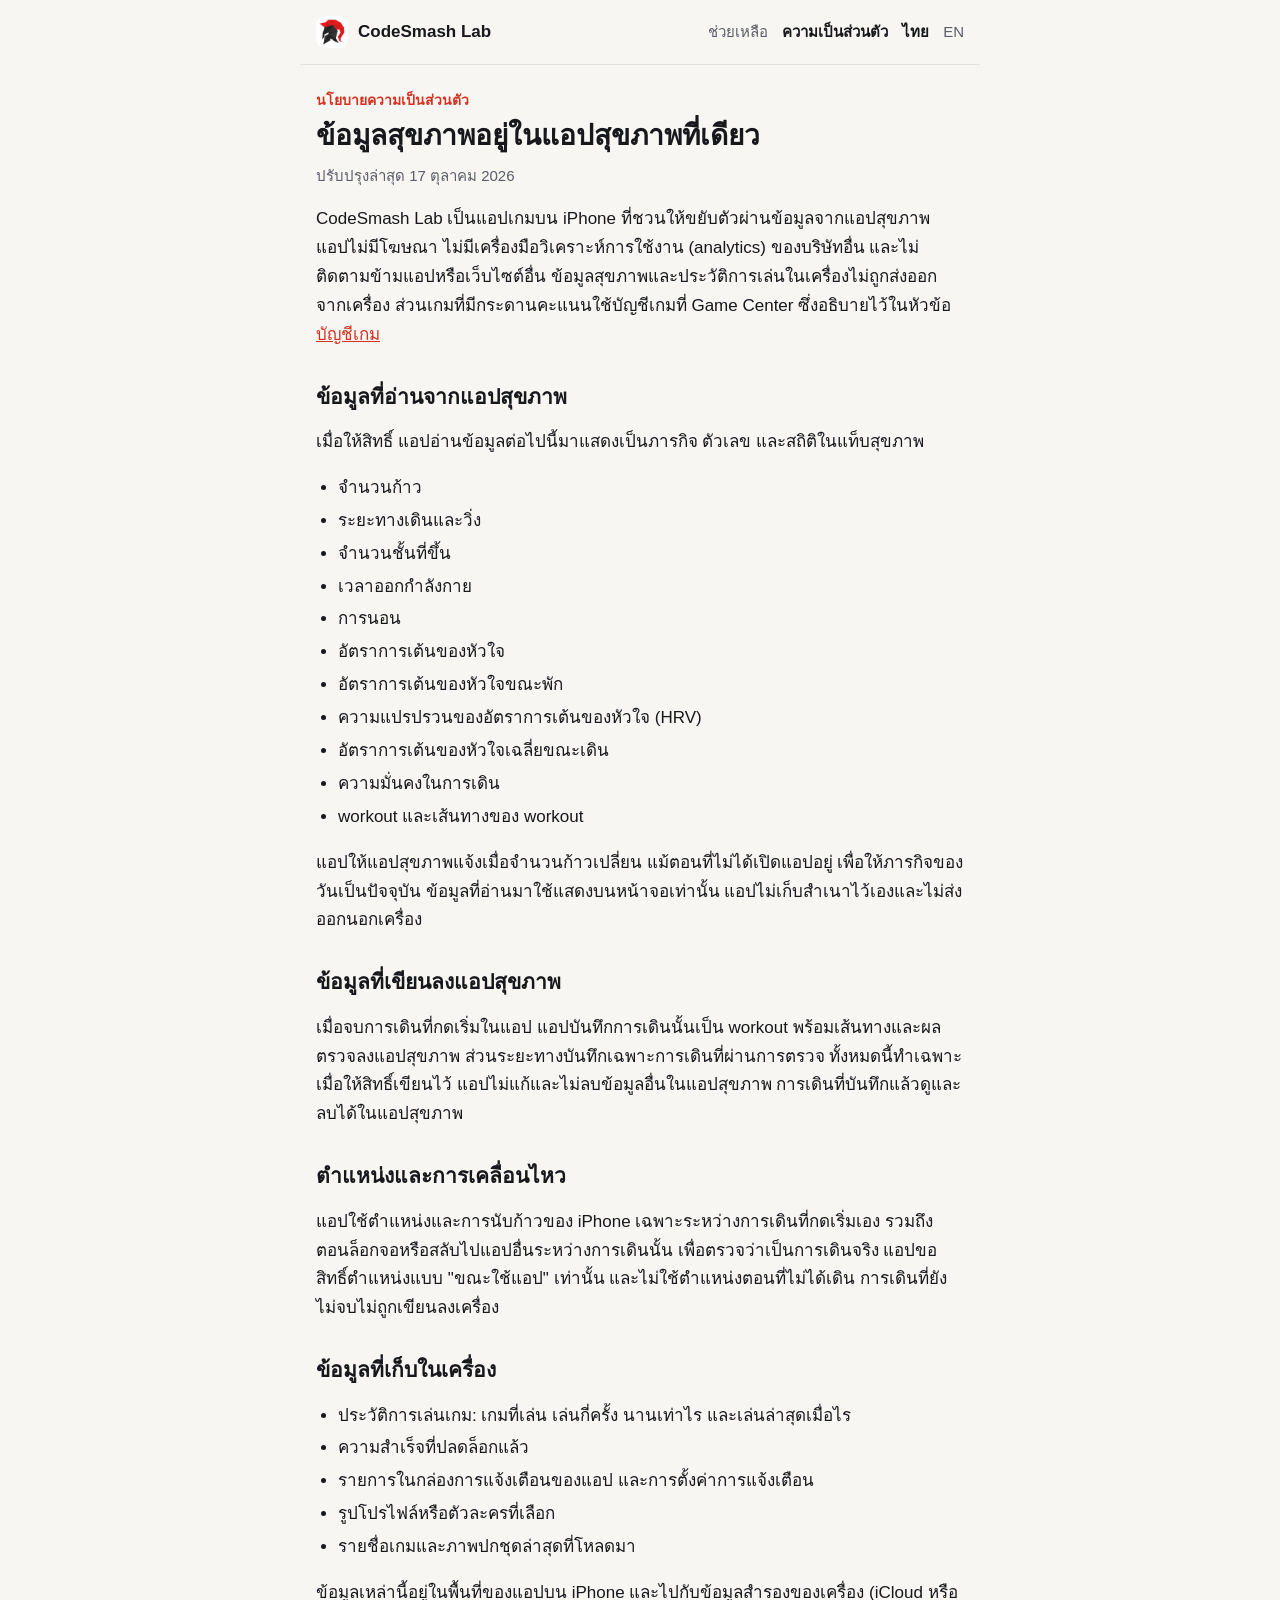
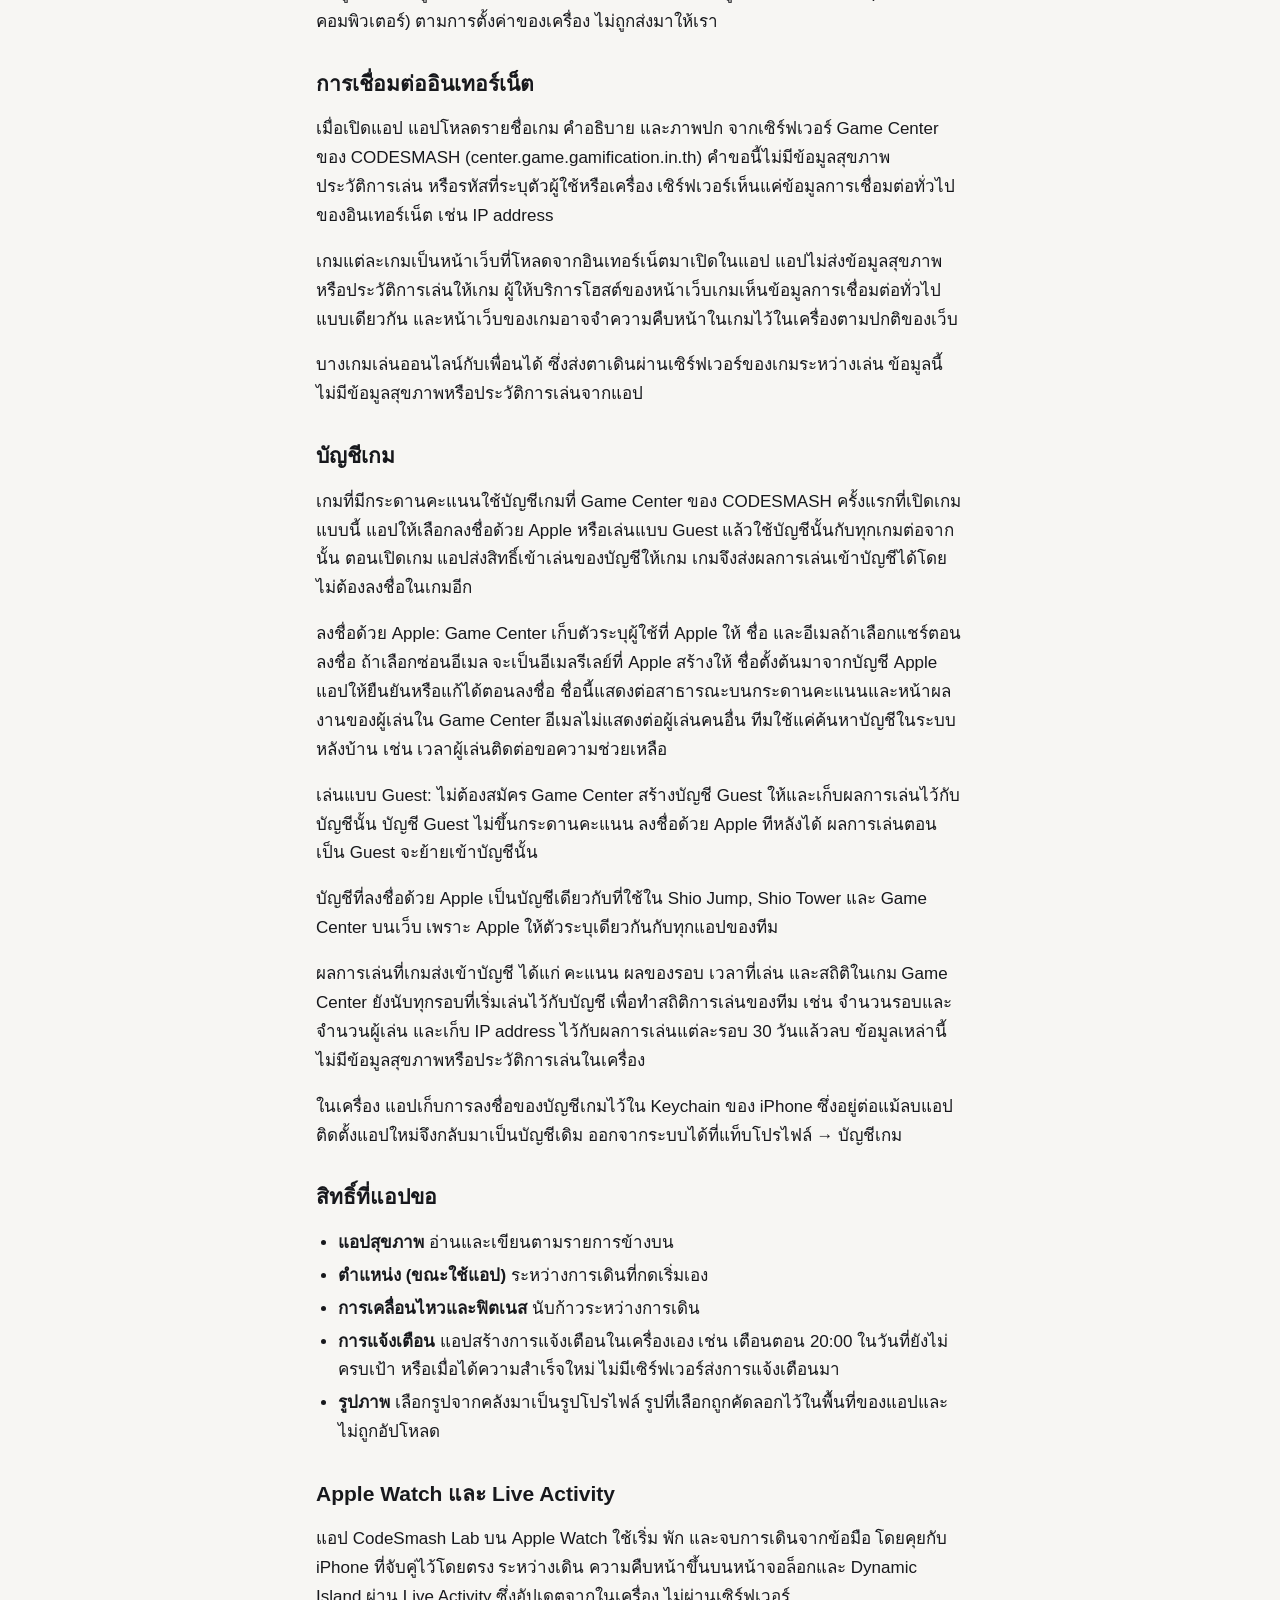
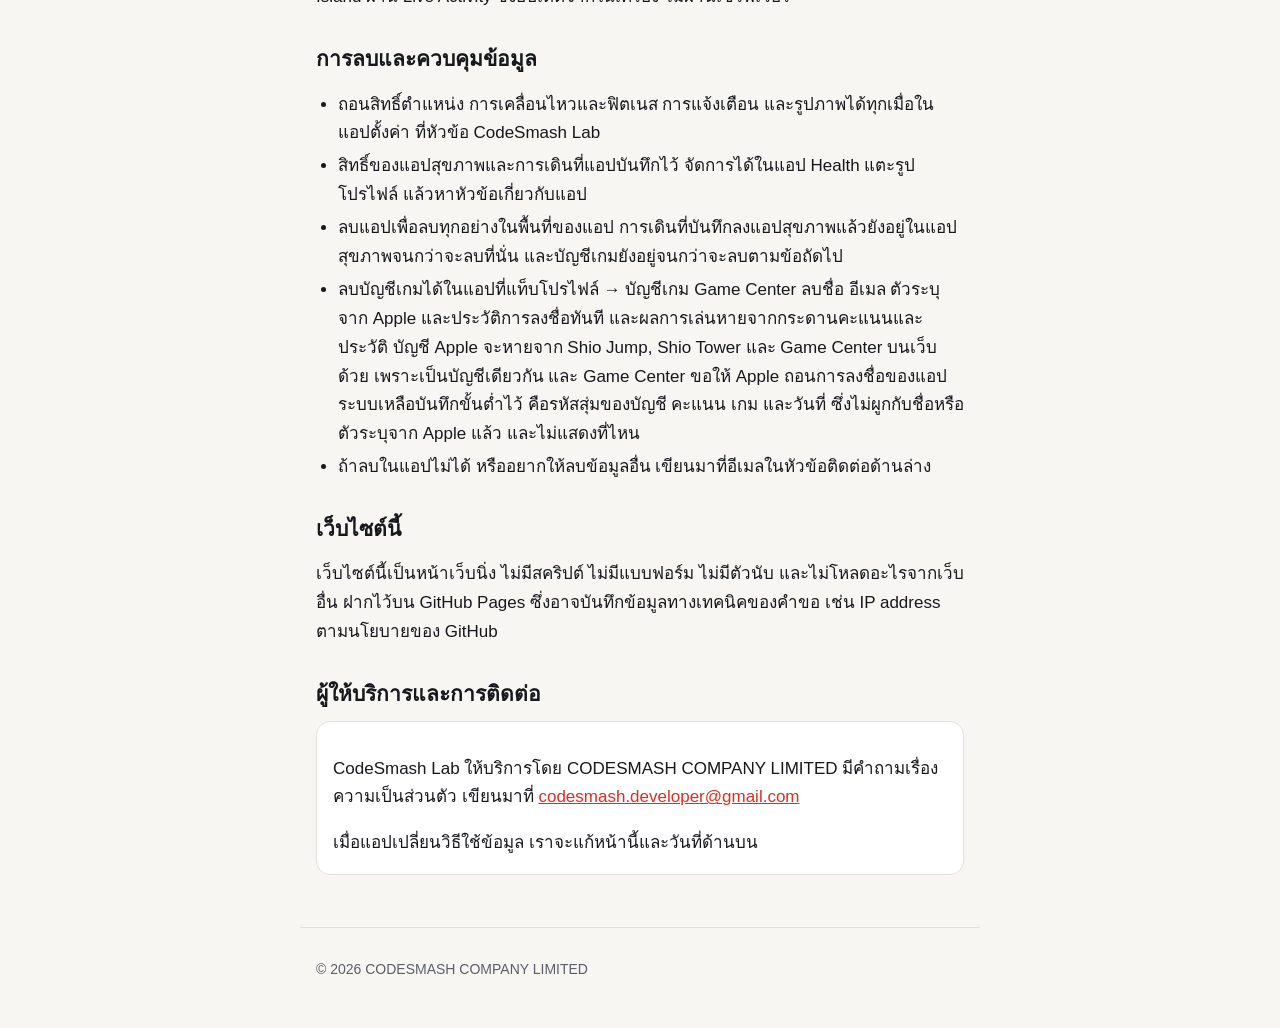
==== commit 201b7afa: "docs: Date the privacy policy update to the day it goes live" ====
--- a/privacy/index.html
+++ b/privacy/index.html
@@ -28,7 +28,7 @@
   <main id="content">
     <p class="eyebrow">นโยบายความเป็นส่วนตัว</p>
     <h1>ข้อมูลสุขภาพอยู่ในแอปสุขภาพที่เดียว</h1>
-    <p class="updated">ปรับปรุงล่าสุด 16 ตุลาคม 2026</p>
+    <p class="updated">ปรับปรุงล่าสุด 17 ตุลาคม 2026</p>
     <p>CodeSmash Lab เป็นแอปเกมบน iPhone ที่ชวนให้ขยับตัวผ่านข้อมูลจากแอปสุขภาพ แอปไม่มีโฆษณา ไม่มีเครื่องมือวิเคราะห์การใช้งาน (analytics) ของบริษัทอื่น และไม่ติดตามข้ามแอปหรือเว็บไซต์อื่น ข้อมูลสุขภาพและประวัติการเล่นในเครื่องไม่ถูกส่งออกจากเครื่อง ส่วนเกมที่มีกระดานคะแนนใช้บัญชีเกมที่ Game Center ซึ่งอธิบายไว้ในหัวข้อ<a href="#game-account">บัญชีเกม</a></p>
 
     <h2>ข้อมูลที่อ่านจากแอปสุขภาพ</h2>
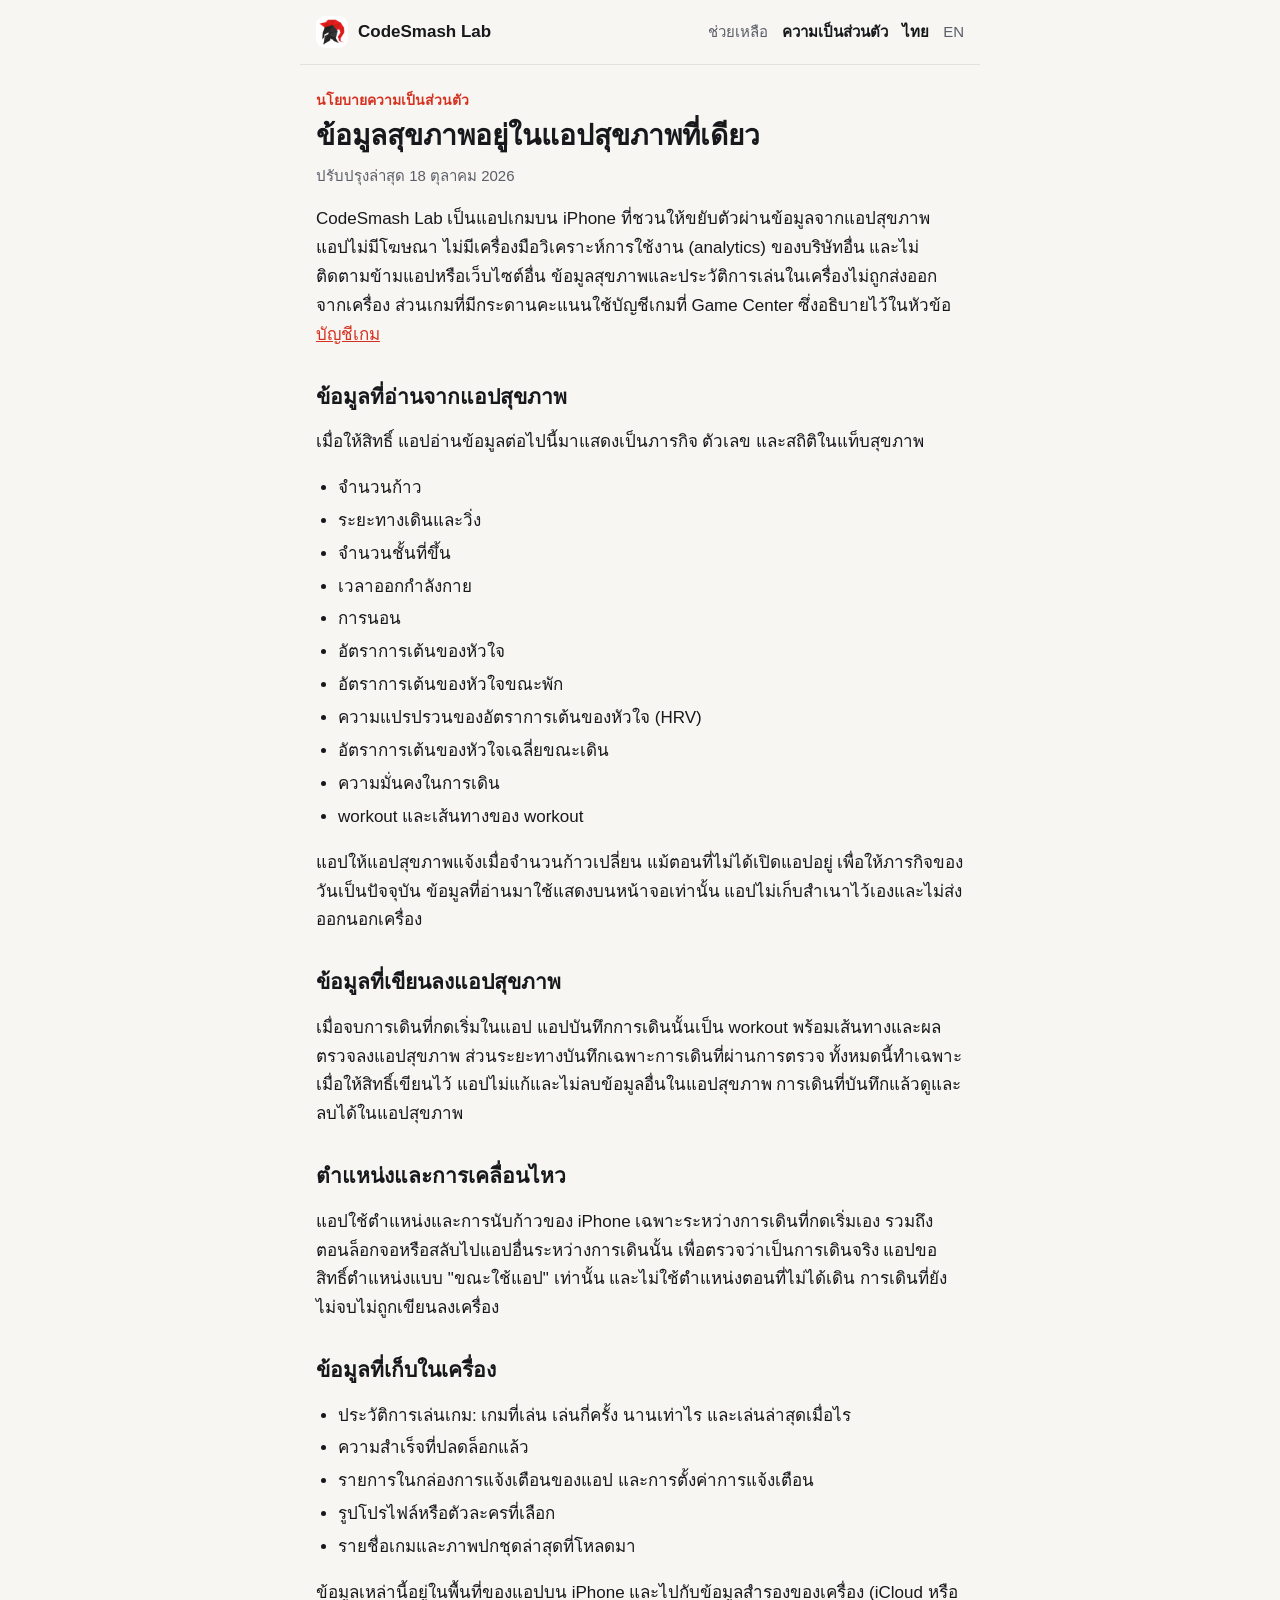
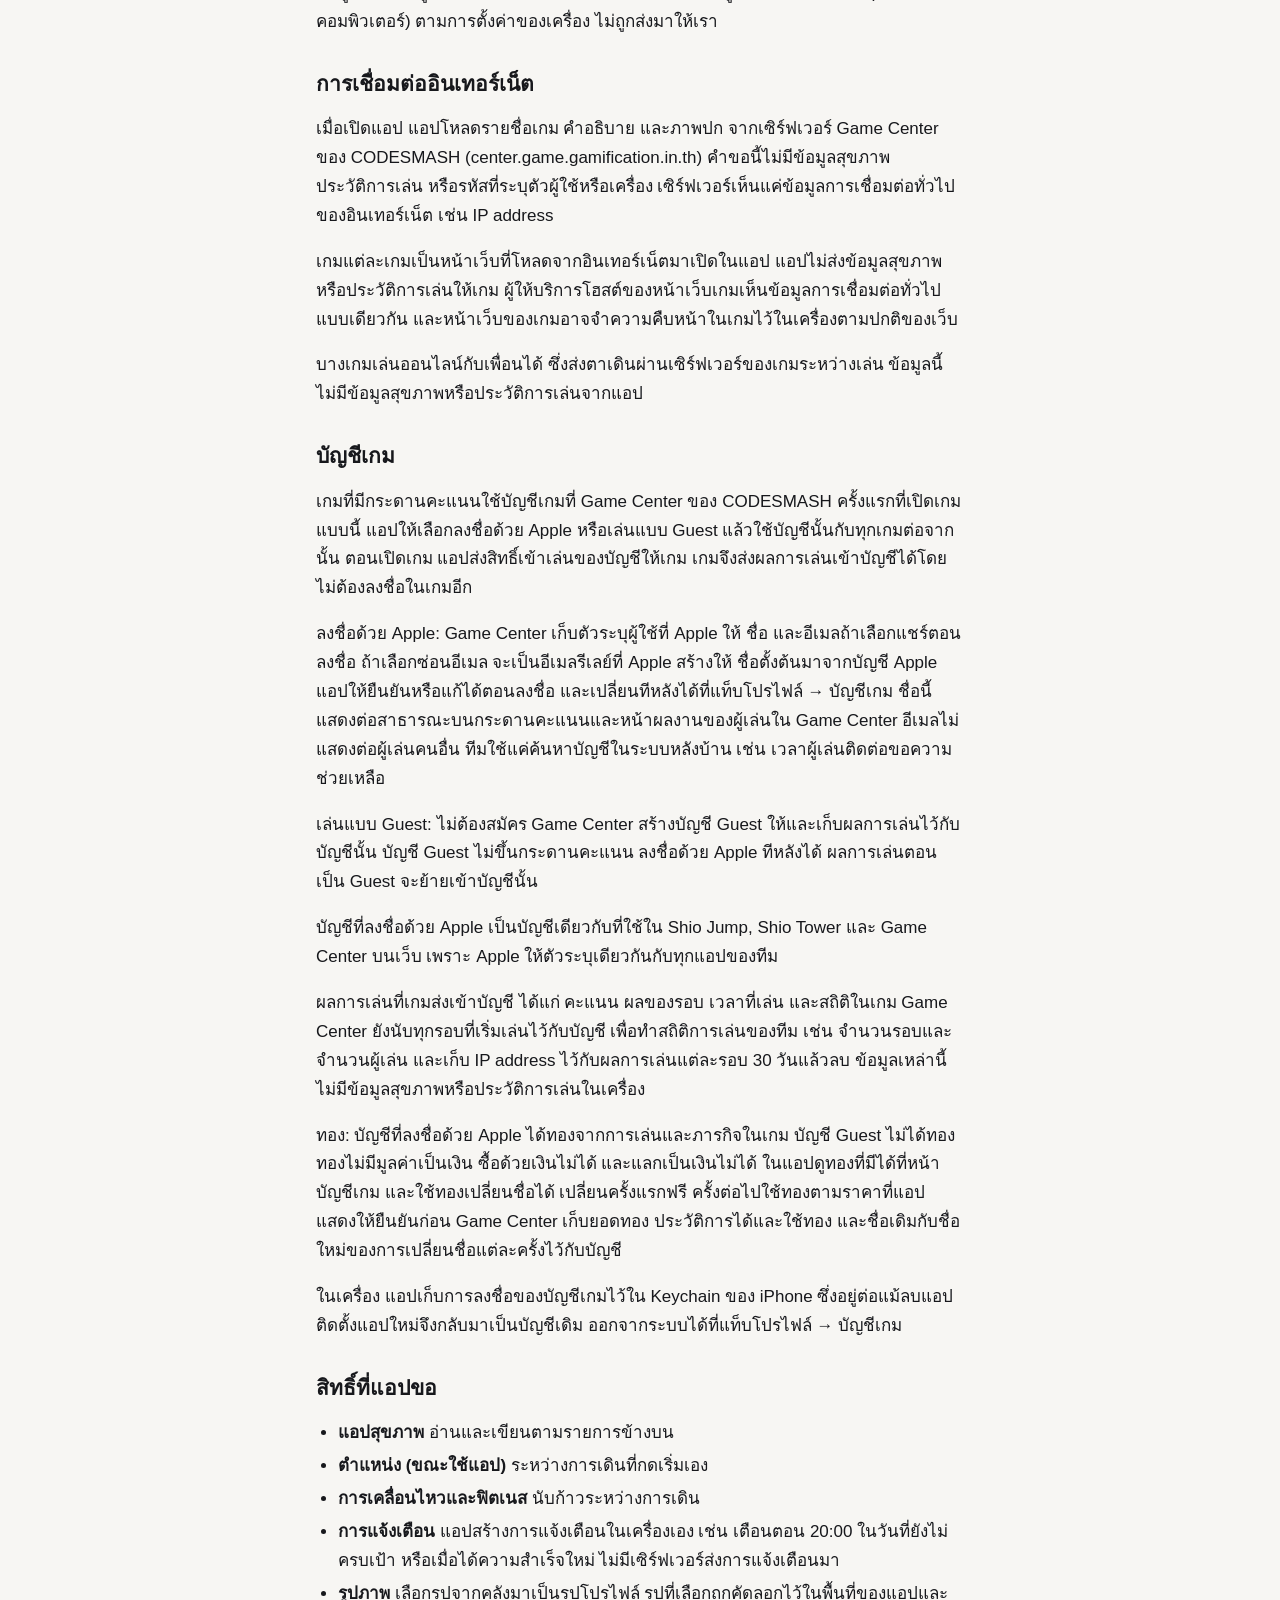
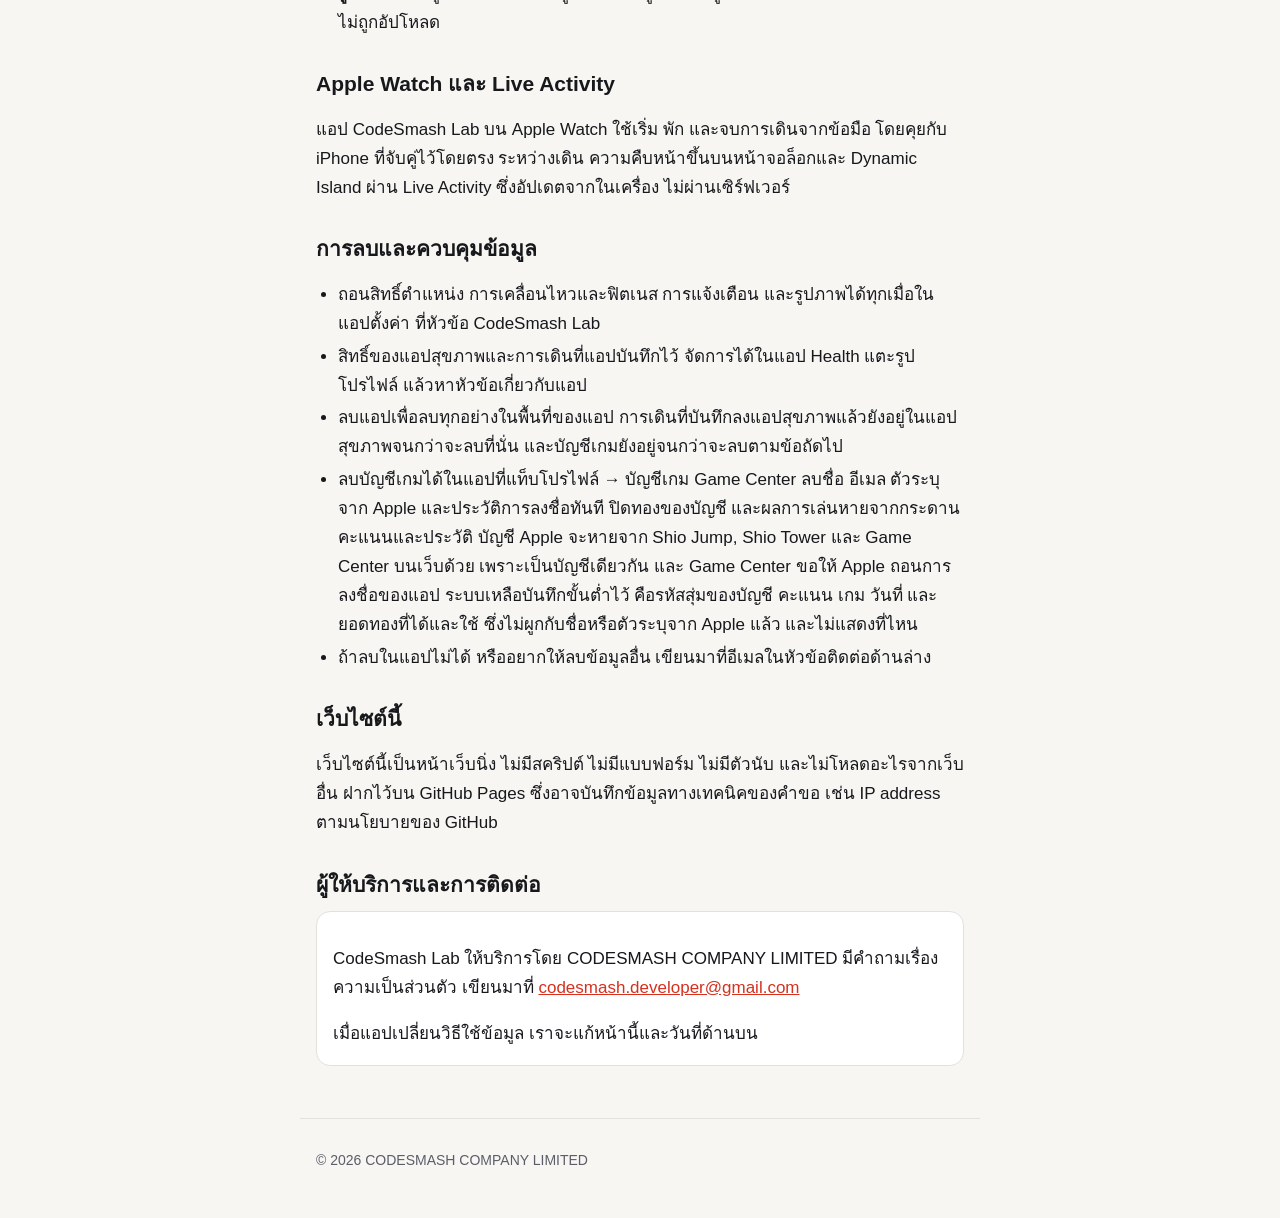
==== commit 6ad540ae: "docs: Say in the privacy policy how Gold and later name changes are kept" ====
--- a/privacy/index.html
+++ b/privacy/index.html
@@ -28,7 +28,7 @@
   <main id="content">
     <p class="eyebrow">นโยบายความเป็นส่วนตัว</p>
     <h1>ข้อมูลสุขภาพอยู่ในแอปสุขภาพที่เดียว</h1>
-    <p class="updated">ปรับปรุงล่าสุด 17 ตุลาคม 2026</p>
+    <p class="updated">ปรับปรุงล่าสุด 18 ตุลาคม 2026</p>
     <p>CodeSmash Lab เป็นแอปเกมบน iPhone ที่ชวนให้ขยับตัวผ่านข้อมูลจากแอปสุขภาพ แอปไม่มีโฆษณา ไม่มีเครื่องมือวิเคราะห์การใช้งาน (analytics) ของบริษัทอื่น และไม่ติดตามข้ามแอปหรือเว็บไซต์อื่น ข้อมูลสุขภาพและประวัติการเล่นในเครื่องไม่ถูกส่งออกจากเครื่อง ส่วนเกมที่มีกระดานคะแนนใช้บัญชีเกมที่ Game Center ซึ่งอธิบายไว้ในหัวข้อ<a href="#game-account">บัญชีเกม</a></p>
 
     <h2>ข้อมูลที่อ่านจากแอปสุขภาพ</h2>
@@ -71,10 +71,11 @@
 
     <h2 id="game-account">บัญชีเกม</h2>
     <p>เกมที่มีกระดานคะแนนใช้บัญชีเกมที่ Game Center ของ CODESMASH ครั้งแรกที่เปิดเกมแบบนี้ แอปให้เลือกลงชื่อด้วย Apple หรือเล่นแบบ Guest แล้วใช้บัญชีนั้นกับทุกเกมต่อจากนั้น ตอนเปิดเกม แอปส่งสิทธิ์เข้าเล่นของบัญชีให้เกม เกมจึงส่งผลการเล่นเข้าบัญชีได้โดยไม่ต้องลงชื่อในเกมอีก</p>
-    <p>ลงชื่อด้วย Apple: Game Center เก็บตัวระบุผู้ใช้ที่ Apple ให้ ชื่อ และอีเมลถ้าเลือกแชร์ตอนลงชื่อ ถ้าเลือกซ่อนอีเมล จะเป็นอีเมลรีเลย์ที่ Apple สร้างให้ ชื่อตั้งต้นมาจากบัญชี Apple แอปให้ยืนยันหรือแก้ได้ตอนลงชื่อ ชื่อนี้แสดงต่อสาธารณะบนกระดานคะแนนและหน้าผลงานของผู้เล่นใน Game Center อีเมลไม่แสดงต่อผู้เล่นคนอื่น ทีมใช้แค่ค้นหาบัญชีในระบบหลังบ้าน เช่น เวลาผู้เล่นติดต่อขอความช่วยเหลือ</p>
+    <p>ลงชื่อด้วย Apple: Game Center เก็บตัวระบุผู้ใช้ที่ Apple ให้ ชื่อ และอีเมลถ้าเลือกแชร์ตอนลงชื่อ ถ้าเลือกซ่อนอีเมล จะเป็นอีเมลรีเลย์ที่ Apple สร้างให้ ชื่อตั้งต้นมาจากบัญชี Apple แอปให้ยืนยันหรือแก้ได้ตอนลงชื่อ และเปลี่ยนทีหลังได้ที่แท็บโปรไฟล์ → บัญชีเกม ชื่อนี้แสดงต่อสาธารณะบนกระดานคะแนนและหน้าผลงานของผู้เล่นใน Game Center อีเมลไม่แสดงต่อผู้เล่นคนอื่น ทีมใช้แค่ค้นหาบัญชีในระบบหลังบ้าน เช่น เวลาผู้เล่นติดต่อขอความช่วยเหลือ</p>
     <p>เล่นแบบ Guest: ไม่ต้องสมัคร Game Center สร้างบัญชี Guest ให้และเก็บผลการเล่นไว้กับบัญชีนั้น บัญชี Guest ไม่ขึ้นกระดานคะแนน ลงชื่อด้วย Apple ทีหลังได้ ผลการเล่นตอนเป็น Guest จะย้ายเข้าบัญชีนั้น</p>
     <p>บัญชีที่ลงชื่อด้วย Apple เป็นบัญชีเดียวกับที่ใช้ใน Shio Jump, Shio Tower และ Game Center บนเว็บ เพราะ Apple ให้ตัวระบุเดียวกันกับทุกแอปของทีม</p>
     <p>ผลการเล่นที่เกมส่งเข้าบัญชี ได้แก่ คะแนน ผลของรอบ เวลาที่เล่น และสถิติในเกม Game Center ยังนับทุกรอบที่เริ่มเล่นไว้กับบัญชี เพื่อทำสถิติการเล่นของทีม เช่น จำนวนรอบและจำนวนผู้เล่น และเก็บ IP address ไว้กับผลการเล่นแต่ละรอบ 30 วันแล้วลบ ข้อมูลเหล่านี้ไม่มีข้อมูลสุขภาพหรือประวัติการเล่นในเครื่อง</p>
+    <p>ทอง: บัญชีที่ลงชื่อด้วย Apple ได้ทองจากการเล่นและภารกิจในเกม บัญชี Guest ไม่ได้ทอง ทองไม่มีมูลค่าเป็นเงิน ซื้อด้วยเงินไม่ได้ และแลกเป็นเงินไม่ได้ ในแอปดูทองที่มีได้ที่หน้าบัญชีเกม และใช้ทองเปลี่ยนชื่อได้ เปลี่ยนครั้งแรกฟรี ครั้งต่อไปใช้ทองตามราคาที่แอปแสดงให้ยืนยันก่อน Game Center เก็บยอดทอง ประวัติการได้และใช้ทอง และชื่อเดิมกับชื่อใหม่ของการเปลี่ยนชื่อแต่ละครั้งไว้กับบัญชี</p>
     <p>ในเครื่อง แอปเก็บการลงชื่อของบัญชีเกมไว้ใน Keychain ของ iPhone ซึ่งอยู่ต่อแม้ลบแอป ติดตั้งแอปใหม่จึงกลับมาเป็นบัญชีเดิม ออกจากระบบได้ที่แท็บโปรไฟล์ → บัญชีเกม</p>
 
     <h2>สิทธิ์ที่แอปขอ</h2>
@@ -94,7 +95,7 @@
       <li>ถอนสิทธิ์ตำแหน่ง การเคลื่อนไหวและฟิตเนส การแจ้งเตือน และรูปภาพได้ทุกเมื่อในแอปตั้งค่า ที่หัวข้อ CodeSmash Lab</li>
       <li>สิทธิ์ของแอปสุขภาพและการเดินที่แอปบันทึกไว้ จัดการได้ในแอป Health แตะรูปโปรไฟล์ แล้วหาหัวข้อเกี่ยวกับแอป</li>
       <li>ลบแอปเพื่อลบทุกอย่างในพื้นที่ของแอป การเดินที่บันทึกลงแอปสุขภาพแล้วยังอยู่ในแอปสุขภาพจนกว่าจะลบที่นั่น และบัญชีเกมยังอยู่จนกว่าจะลบตามข้อถัดไป</li>
-      <li>ลบบัญชีเกมได้ในแอปที่แท็บโปรไฟล์ → บัญชีเกม Game Center ลบชื่อ อีเมล ตัวระบุจาก Apple และประวัติการลงชื่อทันที และผลการเล่นหายจากกระดานคะแนนและประวัติ บัญชี Apple จะหายจาก Shio Jump, Shio Tower และ Game Center บนเว็บด้วย เพราะเป็นบัญชีเดียวกัน และ Game Center ขอให้ Apple ถอนการลงชื่อของแอป ระบบเหลือบันทึกขั้นต่ำไว้ คือรหัสสุ่มของบัญชี คะแนน เกม และวันที่ ซึ่งไม่ผูกกับชื่อหรือตัวระบุจาก Apple แล้ว และไม่แสดงที่ไหน</li>
+      <li>ลบบัญชีเกมได้ในแอปที่แท็บโปรไฟล์ → บัญชีเกม Game Center ลบชื่อ อีเมล ตัวระบุจาก Apple และประวัติการลงชื่อทันที ปิดทองของบัญชี และผลการเล่นหายจากกระดานคะแนนและประวัติ บัญชี Apple จะหายจาก Shio Jump, Shio Tower และ Game Center บนเว็บด้วย เพราะเป็นบัญชีเดียวกัน และ Game Center ขอให้ Apple ถอนการลงชื่อของแอป ระบบเหลือบันทึกขั้นต่ำไว้ คือรหัสสุ่มของบัญชี คะแนน เกม วันที่ และยอดทองที่ได้และใช้ ซึ่งไม่ผูกกับชื่อหรือตัวระบุจาก Apple แล้ว และไม่แสดงที่ไหน</li>
       <li>ถ้าลบในแอปไม่ได้ หรืออยากให้ลบข้อมูลอื่น เขียนมาที่อีเมลในหัวข้อติดต่อด้านล่าง</li>
     </ul>
 
